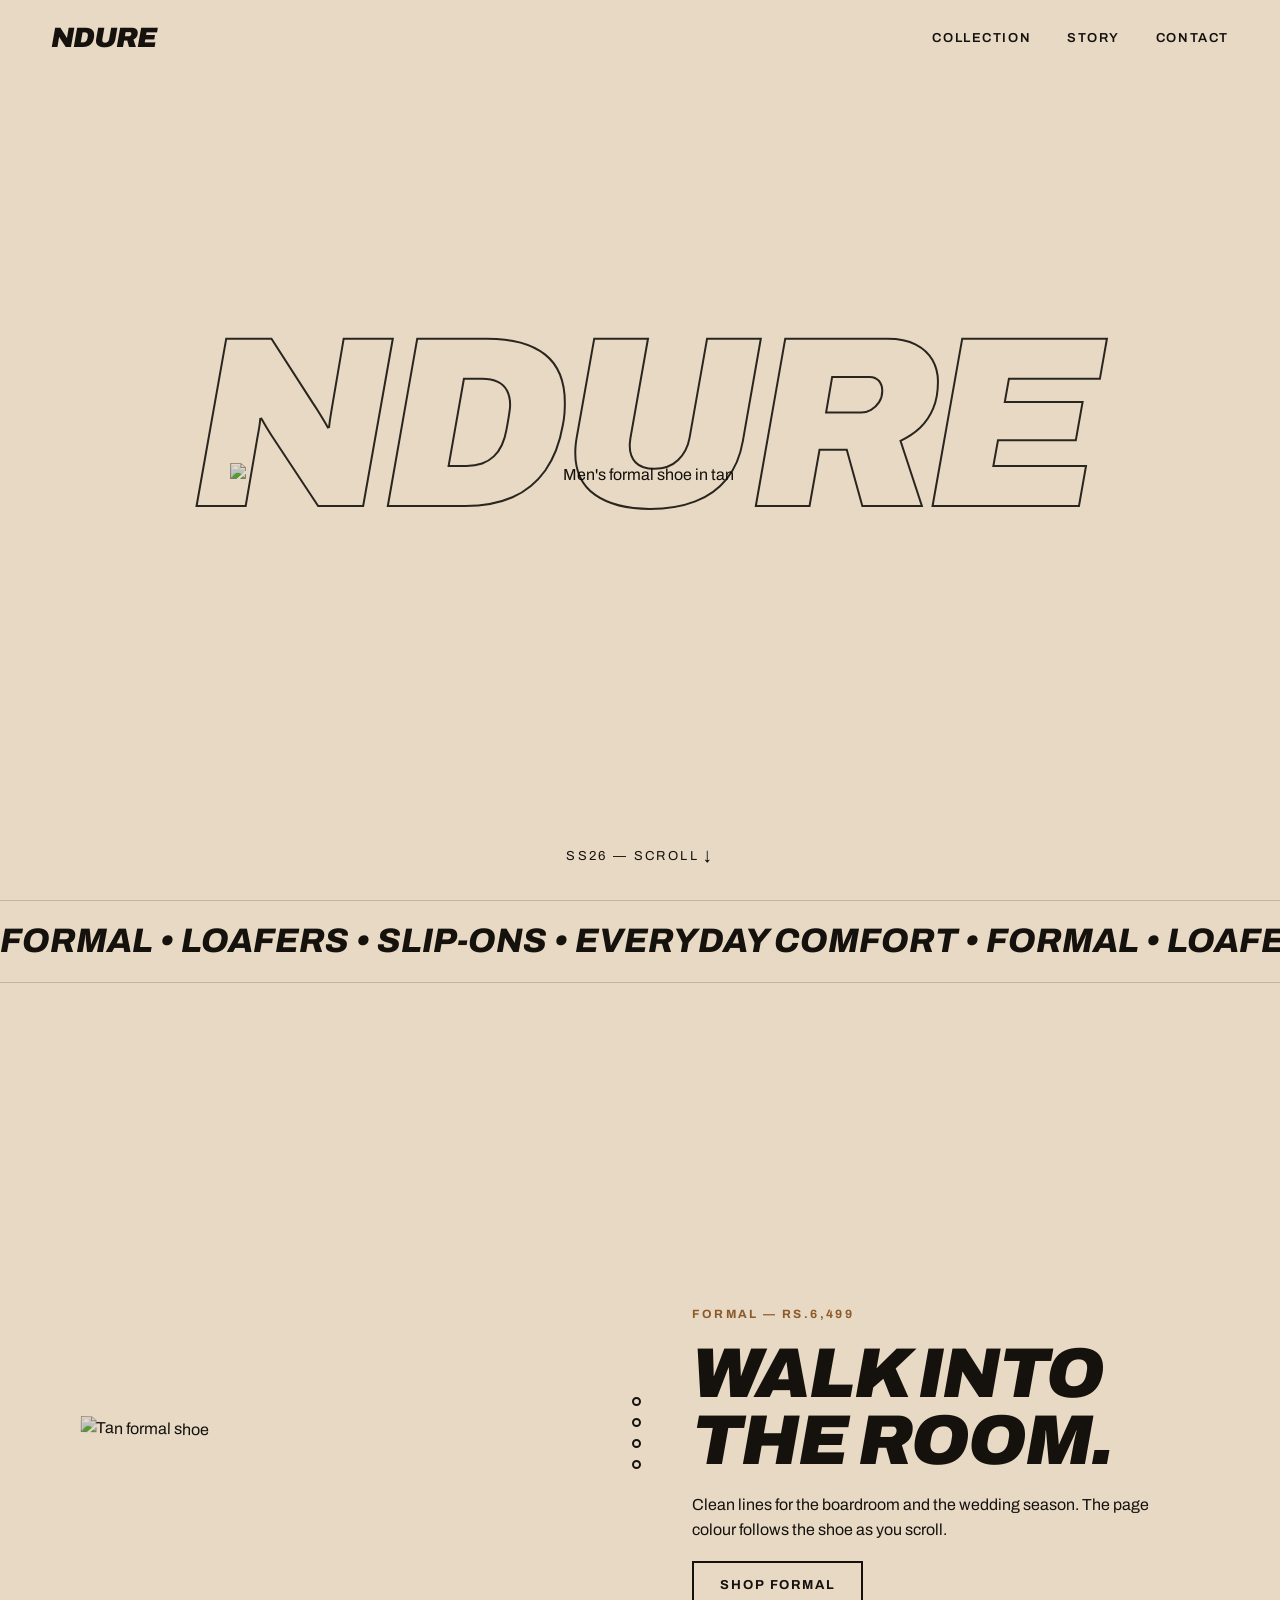
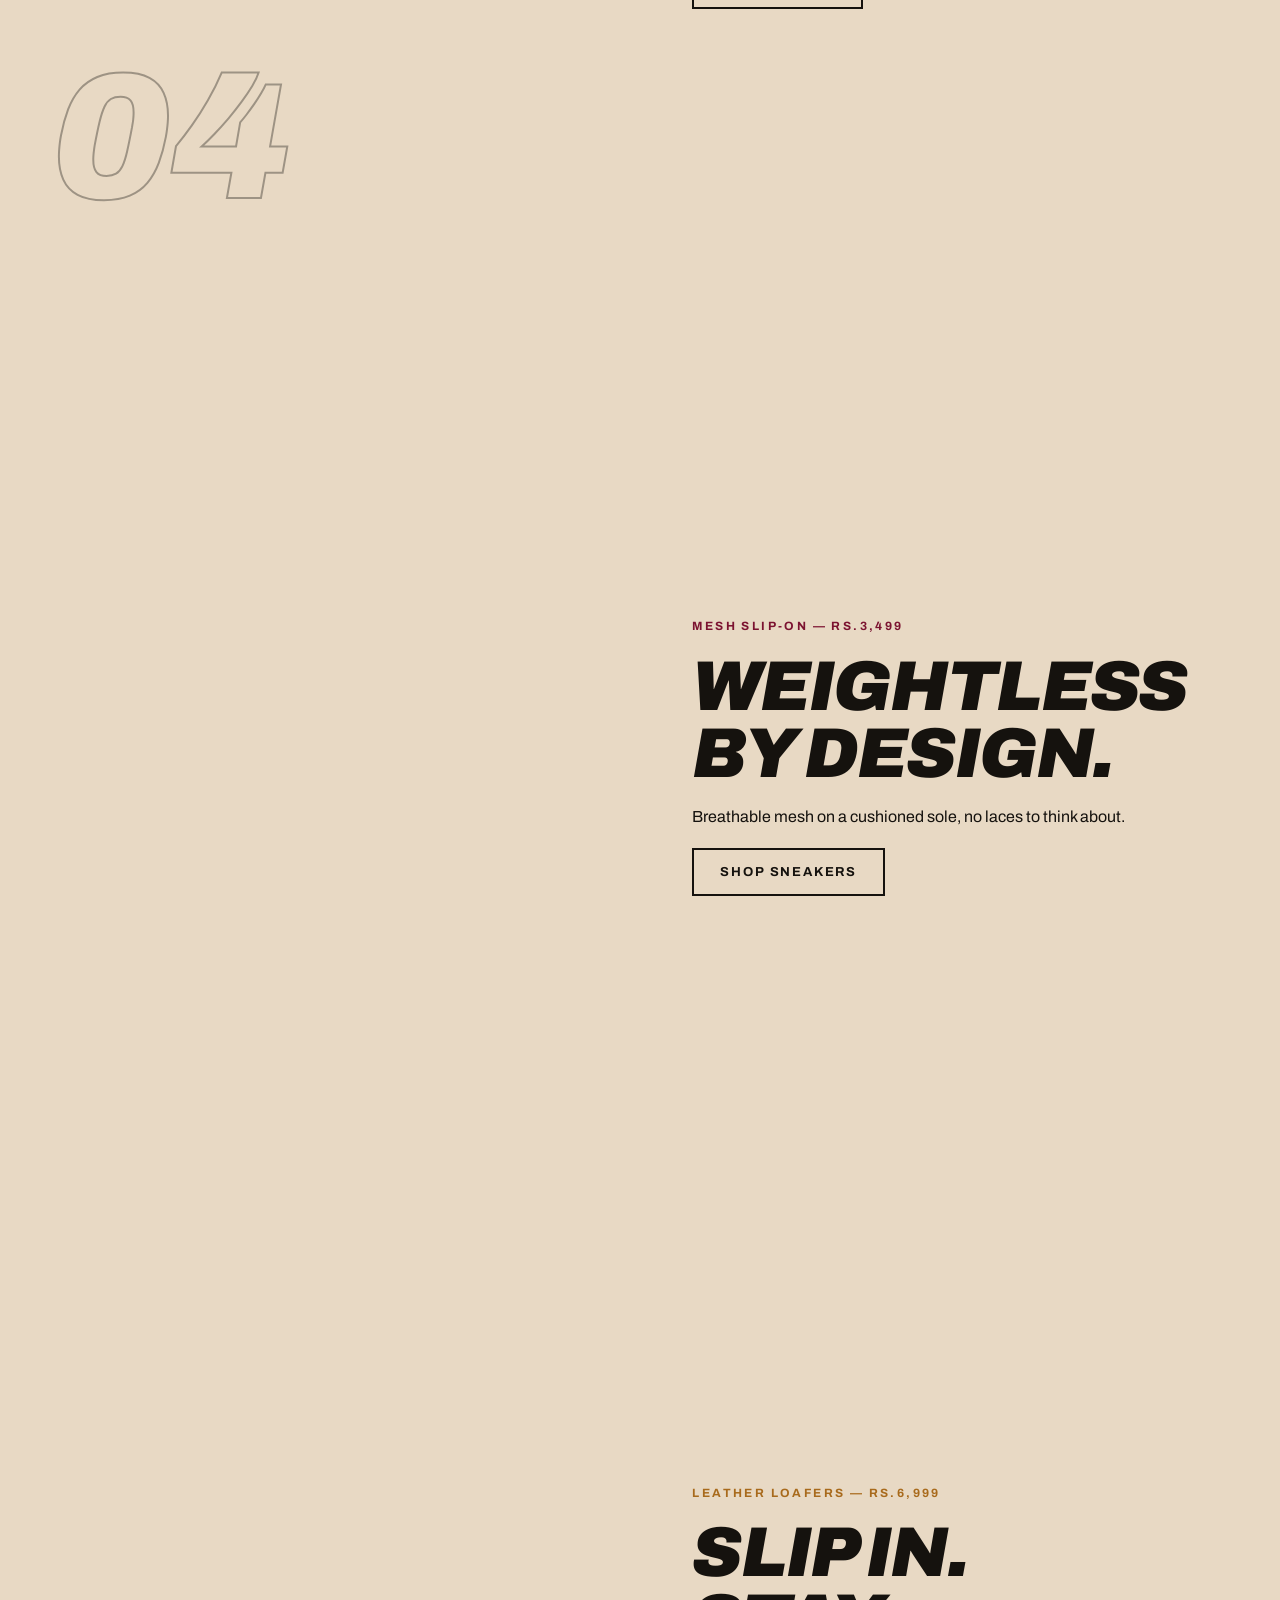
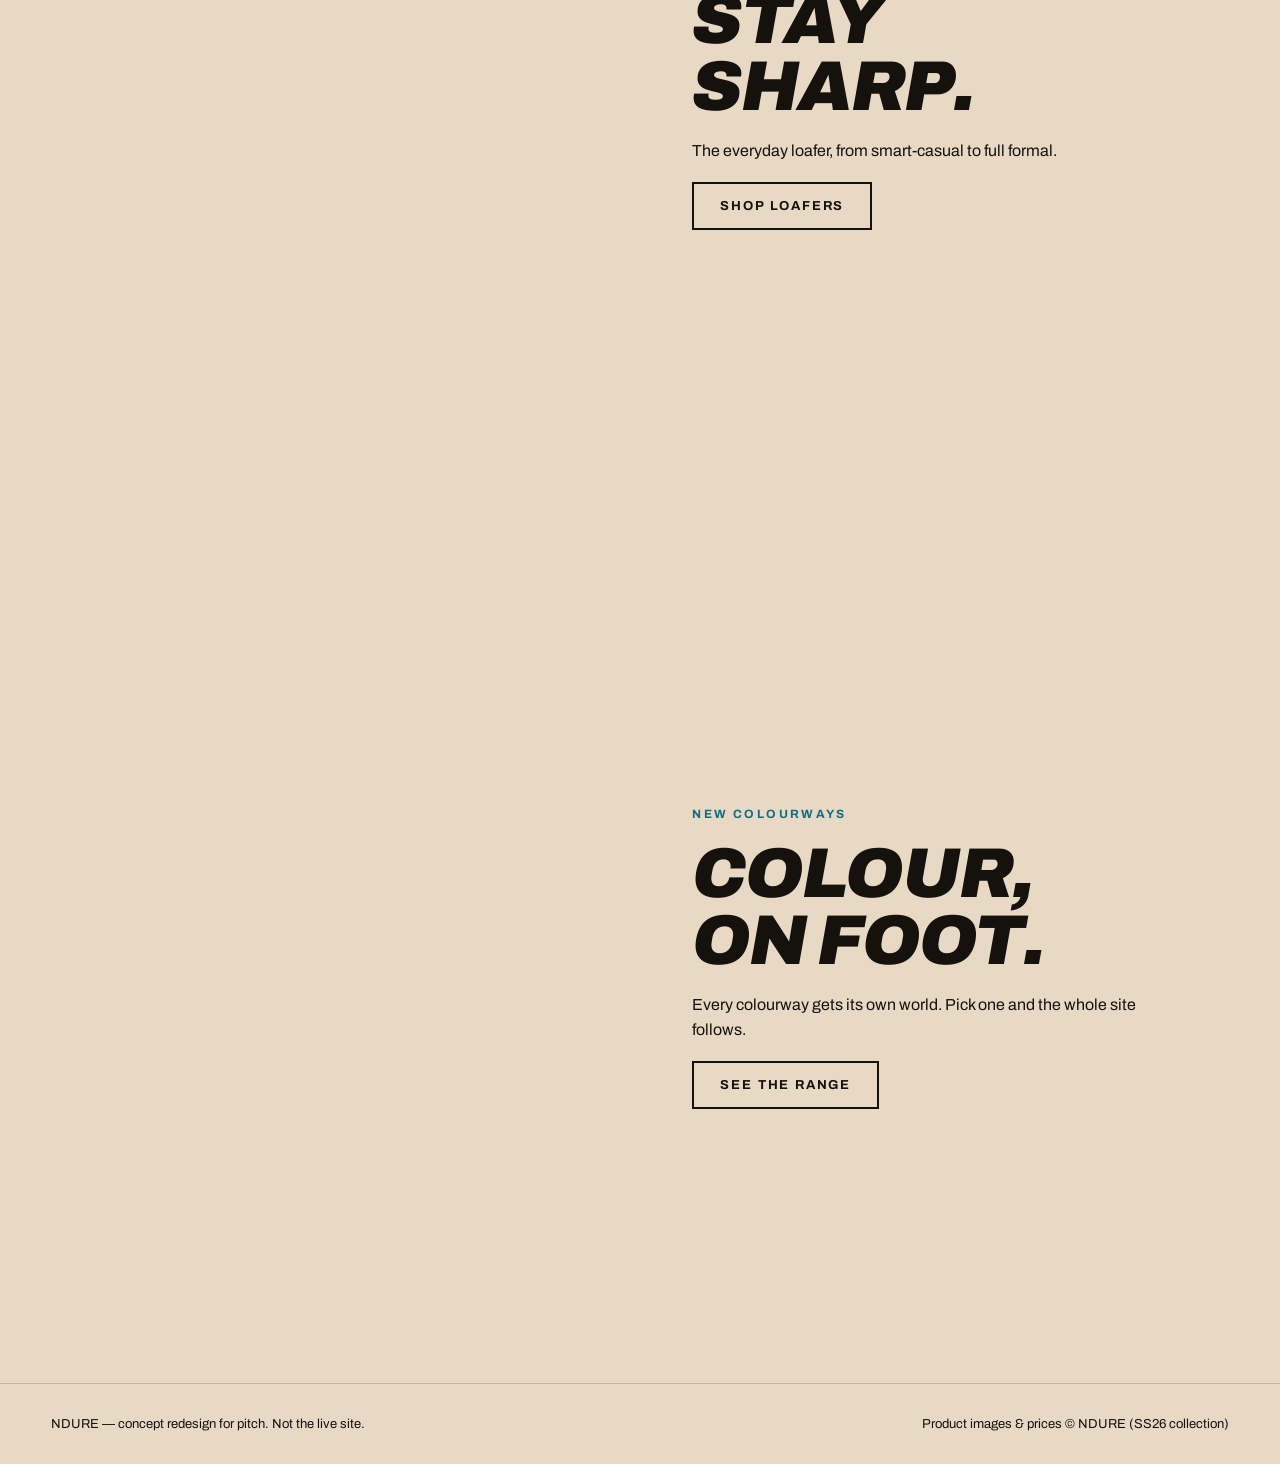
==== index.html @ 3efd831c "NDURE concept pitch site Co-Authored-By: Claude Sonnet 5.5 <noreply@anthropic.com>" ====
<!doctype html>
<html lang="en"><head>
<meta charset="utf-8"><meta name="robots" content="noindex,nofollow"><meta name="viewport" content="width=device-width,initial-scale=1">
<title>NDURE — Concept</title>
<link rel="preconnect" href="https://fonts.googleapis.com"><link rel="preconnect" href="https://fonts.gstatic.com" crossorigin>
<link href="https://fonts.googleapis.com/css2?family=Archivo:ital,wght@0,400;0,600;0,700;0,800;0,900;1,800;1,900&display=swap" rel="stylesheet">
<link rel="stylesheet" href="style.css">
</head><body data-theme="tan">
<header class="nav"><a class="logo" href="index.html">NDURE</a><nav><a href="collection.html">Collection</a><a href="story.html">Story</a><a href="contact.html">Contact</a></nav></header>
<main>
<section class="hero"><h1>NDURE</h1><img class="shoe" src="https://www.ndure.com/cdn/shop/files/1_293357c3-ac32-4dbe-85cd-1867144f15c9.jpg?width=1100" alt="Men's formal shoe in tan"><p>SS26 — Scroll ↓</p></section>
<div class="marquee"><span>Formal • Loafers • Slip-ons • Everyday comfort • Formal • Loafers • Slip-ons • Everyday comfort •</span></div>
<div class="story wrap">
 <div class="stage">
  <img class="shoe on" src="https://www.ndure.com/cdn/shop/files/1_293357c3-ac32-4dbe-85cd-1867144f15c9.jpg?width=1000" alt="Tan formal shoe">
  <img class="shoe" src="https://www.ndure.com/cdn/shop/files/4_312682d2-ab03-41d3-9e05-6d3fc70e5025.jpg?width=1000" alt="Maroon mesh slip-on">
  <img class="shoe" src="https://www.ndure.com/cdn/shop/files/1_b2cfb9fc-b024-4e6b-acb9-311df4c6ad84.jpg?width=1000" alt="Camel leather loafer">
  <img class="shoe" src="https://www.ndure.com/cdn/shop/files/5_9ba86217-02d8-4232-bae9-d2126df79e72.jpg?width=1000" alt="Teal mesh slip-on">
  <div class="num">01</div>
 </div>
 <div class="chapters">
  <section data-i="0" data-theme="tan"><span class="k">Formal — Rs.6,499</span><h2>Walk into the room.</h2><p>Clean lines for the boardroom and the wedding season. The page colour follows the shoe as you scroll.</p><a class="btn" href="collection.html">Shop formal</a></section>
  <section data-i="1" data-theme="maroon"><span class="k">Mesh slip-on — Rs.3,499</span><h2>Weightless by design.</h2><p>Breathable mesh on a cushioned sole, no laces to think about.</p><a class="btn" href="collection.html">Shop sneakers</a></section>
  <section data-i="2" data-theme="camel"><span class="k">Leather loafers — Rs.6,999</span><h2>Slip in. Stay sharp.</h2><p>The everyday loafer, from smart-casual to full formal.</p><a class="btn" href="collection.html">Shop loafers</a></section>
  <section data-i="3" data-theme="teal"><span class="k">New colourways</span><h2>Colour, on foot.</h2><p>Every colourway gets its own world. Pick one and the whole site follows.</p><a class="btn" href="collection.html">See the range</a></section>
 </div>
</div>
</main>
<footer><span>NDURE — concept redesign for pitch. Not the live site.</span><span>Product images &amp; prices © NDURE (SS26 collection)</span></footer>
<script src="main.js"></script>
</body></html>
---- style.css ----
:root{--bg:#e8d9c4;--fg:#15120e;--accent:#8a5a2b;--line:rgba(21,18,14,.18)}
[data-theme=maroon]{--bg:#ecc9ce;--accent:#7b1230}
[data-theme=camel]{--bg:#e6d2b0;--accent:#a86a1c}
[data-theme=teal]{--bg:#c6e3e8;--accent:#0b6f86}
*{box-sizing:border-box;margin:0;padding:0}
html{scroll-behavior:smooth}
body{background:var(--bg);color:var(--fg);font:400 16px/1.55 "Archivo",system-ui,sans-serif;transition:background .7s ease;overflow-x:hidden}
a{color:inherit;text-decoration:none}
img{max-width:100%;display:block}
.wrap{padding:0 clamp(16px,4vw,56px)}
.nav{position:fixed;inset:0 0 auto 0;z-index:50;display:flex;justify-content:space-between;align-items:center;padding:16px clamp(16px,4vw,56px)}
.logo{font-weight:900;font-style:italic;font-size:28px;letter-spacing:-.04em}
.nav nav{display:flex;gap:clamp(14px,3vw,36px);font-size:13px;letter-spacing:.12em;text-transform:uppercase;font-weight:600}
.nav nav a{position:relative}
.nav nav a::after{content:"";position:absolute;left:0;bottom:-4px;height:2px;width:0;background:currentColor;transition:width .3s}
.nav nav a:hover::after,.nav nav a[aria-current]::after{width:100%}
.shoe{mix-blend-mode:multiply;filter:brightness(1.05)}
.hero{background:var(--bg);transition:background .7s ease;min-height:100svh;display:grid;place-items:center;position:relative;padding:110px 0 60px;text-align:center;overflow:hidden}
.hero h1{font-weight:900;font-style:italic;font-size:clamp(64px,19vw,300px);line-height:.85;letter-spacing:-.05em;position:absolute;left:0;right:0;top:50%;transform:translateY(-62%);color:transparent;-webkit-text-stroke:2px var(--fg);opacity:.9;pointer-events:none;white-space:nowrap}
.hero .shoe{position:relative;width:min(78vw,820px);animation:float 6s ease-in-out infinite}
.hero p{position:absolute;bottom:34px;left:0;right:0;font-size:13px;letter-spacing:.18em;text-transform:uppercase}
@keyframes float{50%{transform:translateY(-16px) rotate(-1.5deg)}}
.marquee{border-block:1px solid var(--line);overflow:hidden;white-space:nowrap;padding:14px 0;font-weight:800;font-style:italic;font-size:clamp(20px,3vw,34px);text-transform:uppercase}
.marquee span{display:inline-block;padding-right:2rem;animation:slide 24s linear infinite}
@keyframes slide{to{transform:translateX(-100%)}}
.story{display:grid;grid-template-columns:1.1fr 1fr;gap:clamp(20px,4vw,64px);position:relative}
.stage{position:sticky;top:0;height:100svh;display:grid;place-items:center;background:var(--bg);transition:background .7s ease;overflow:hidden}
.stage .shoe{position:absolute;width:min(92%,640px);opacity:0;transform:translateY(40px) scale(.94) rotate(-6deg);transition:opacity .6s,transform .9s cubic-bezier(.2,.8,.2,1)}
.stage .shoe.on{opacity:1;transform:none}
.stage .num{position:absolute;left:0;bottom:6vh;font-weight:900;font-style:italic;font-size:clamp(80px,14vw,220px);line-height:1;color:transparent;-webkit-text-stroke:2px var(--fg);opacity:.35}
.chapters section{min-height:100svh;display:flex;flex-direction:column;justify-content:center;max-width:460px}
.chapters .in{display:flex;flex-direction:column;gap:18px}
.chapters .k{font-size:12px;letter-spacing:.2em;text-transform:uppercase;color:var(--accent);font-weight:700}
h2{font-weight:900;font-style:italic;font-size:clamp(38px,5.5vw,84px);line-height:.95;letter-spacing:-.03em;text-transform:uppercase}
.btn{display:inline-block;align-self:flex-start;border:2px solid var(--fg);padding:12px 26px;font-size:13px;letter-spacing:.14em;text-transform:uppercase;font-weight:700;transition:background .25s,color .25s;background:none;color:inherit;font-family:inherit;cursor:pointer}
.btn:hover{background:var(--fg);color:var(--bg)}
.reveal{opacity:0;transform:translateY(30px);transition:opacity .8s,transform .8s}
.reveal.in{opacity:1;transform:none}
.grid{display:grid;grid-template-columns:repeat(auto-fill,minmax(250px,1fr));gap:20px;padding-bottom:90px}
.card{background:rgba(255,255,255,.45);display:flex;flex-direction:column}
.card .ph{background:color-mix(in srgb,var(--bg) 55%,#fff);position:relative;aspect-ratio:1;overflow:hidden}
.card img{position:absolute;inset:0;width:100%;height:100%;object-fit:cover;mix-blend-mode:multiply;filter:brightness(1.05);transition:opacity .4s,transform .6s}
.card img+img{opacity:0}
.card:hover img+img{opacity:1}
.card:hover img{transform:scale(1.05)}
.card .m{padding:14px 10px 12px;display:flex;justify-content:space-between;gap:10px;font-size:14px;font-weight:600}
.card small{display:block;font-weight:400;opacity:.7}
.filters{display:flex;gap:10px;flex-wrap:wrap;margin:0 0 26px}
.filters button{font:inherit;font-size:12px;letter-spacing:.12em;text-transform:uppercase;font-weight:700;border:2px solid var(--fg);background:none;color:inherit;padding:9px 18px;cursor:pointer}
.filters button[aria-pressed=true]{background:var(--fg);color:var(--bg)}
.page{padding:150px clamp(16px,4vw,56px) 90px;min-height:100svh}
.page h1{font-weight:900;font-style:italic;font-size:clamp(48px,9vw,140px);line-height:.9;letter-spacing:-.04em;text-transform:uppercase;margin-bottom:40px}
.cols{display:grid;grid-template-columns:repeat(auto-fit,minmax(260px,1fr));gap:40px}
.stat{border-top:2px solid var(--fg);padding-top:14px}
.stat b{display:block;font-size:clamp(40px,6vw,80px);font-weight:900;font-style:italic;line-height:1}
form{display:grid;gap:16px;max-width:560px}
input,textarea,select{font:inherit;padding:14px;border:2px solid var(--fg);background:rgba(255,255,255,.5);color:inherit;width:100%}
footer{border-top:1px solid var(--line);padding:30px clamp(16px,4vw,56px);font-size:13px;display:flex;justify-content:space-between;flex-wrap:wrap;gap:10px}
.note{font-size:12px;opacity:.65;margin-top:12px}
@media(max-width:800px){
.story{grid-template-columns:1fr}
.stage{height:52svh;top:0;z-index:2;padding-top:56px}
.stage .shoe{width:min(78vw,420px)}
.stage .num{display:none}
.chapters section{min-height:100svh;max-width:none;justify-content:flex-start;padding:0}
.chapters .in{position:sticky;top:60svh;gap:12px}
.chapters section p{display:none}
.chapters h2{font-size:clamp(30px,9vw,48px)}
.nav nav{gap:12px;font-size:11px}
.logo{font-size:22px}}
@media(prefers-reduced-motion:reduce){*{animation:none!important;transition:none!important}.reveal{opacity:1;transform:none}}
/* scroll polish */
.hero .shoe{translate:0 calc(var(--hp,0)*-70px);scale:calc(1 + var(--hp,0)*.12)}
.hero h1{translate:calc(var(--hp,0)*-9vw) 0}
.hero p{opacity:calc(1 - var(--hp,0)*2.2)}
.stage .shoe{translate:calc(var(--t,.5)*-1*60px + 30px) 0;rotate:calc((var(--t,.5) - .5)*-9deg)}
.dots{position:absolute;right:0;top:50%;translate:0 -50%;display:flex;flex-direction:column;gap:12px;list-style:none}
.dots li{width:9px;height:9px;border-radius:50%;border:2px solid var(--fg);transition:background .3s,transform .3s}
.dots li.on{background:var(--fg);transform:scale(1.4)}
.chapters .in>*{opacity:.15;translate:0 24px;transition:opacity .6s,translate .7s}
.chapters section.on .in>*{opacity:1;translate:0 0}
.chapters section.on .in>*:nth-child(2){transition-delay:.08s}.chapters section.on .in>*:nth-child(3){transition-delay:.16s}.chapters section.on .in>*:nth-child(4){transition-delay:.24s}
@media(max-width:800px){.dots{display:none}.stage .shoe{translate:calc(var(--t,.5)*-1*30px + 15px) 0}}
.stage .shoe{visibility:hidden;transition:opacity .6s,transform .9s cubic-bezier(.2,.8,.2,1),visibility 0s .9s}
.stage .shoe.on{visibility:visible;transition:opacity .6s,transform .9s cubic-bezier(.2,.8,.2,1),visibility 0s}
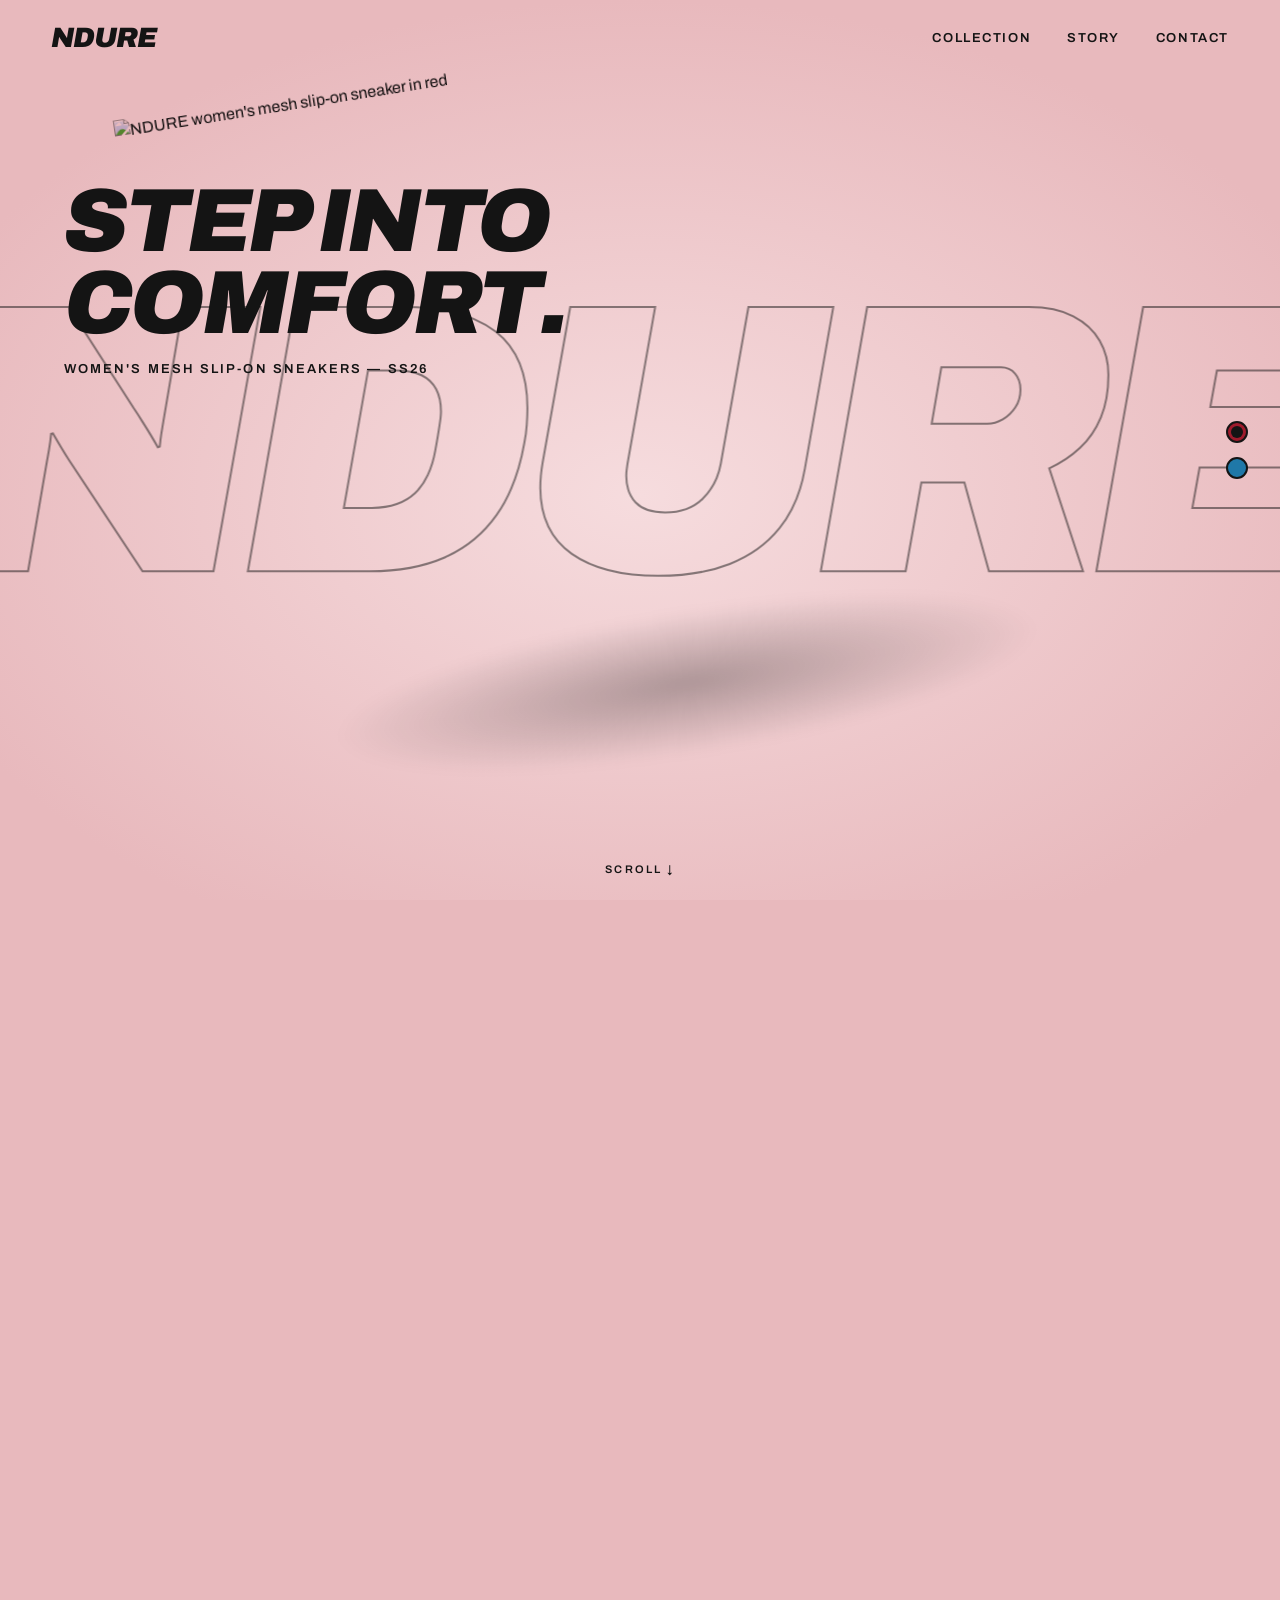
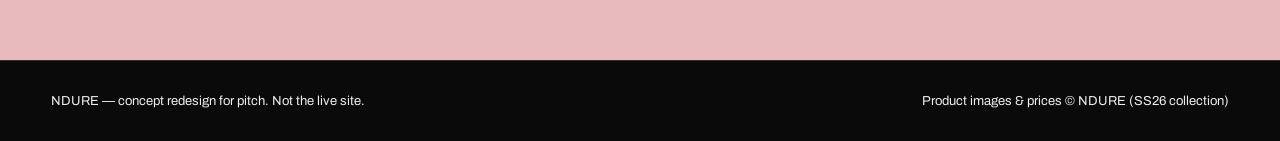
==== commit 24a515f5: "Rebuild home as cinematic single-product scroll like the reference Co-Authored-By: Claude Sonnet 5.5" ====
--- a/index.html
+++ b/index.html
@@ -4,28 +4,36 @@
 <title>NDURE — Concept</title>
 <link rel="preconnect" href="https://fonts.googleapis.com"><link rel="preconnect" href="https://fonts.gstatic.com" crossorigin>
 <link href="https://fonts.googleapis.com/css2?family=Archivo:ital,wght@0,400;0,600;0,700;0,800;0,900;1,800;1,900&display=swap" rel="stylesheet">
-<link rel="stylesheet" href="style.css">
-</head><body data-theme="tan">
+<link rel="stylesheet" href="style.css"><link rel="stylesheet" href="home.css">
+</head><body class="cine-page" data-theme="red">
+<div class="loader" aria-hidden="true"><span>NDURE</span><i></i></div>
 <header class="nav"><a class="logo" href="index.html">NDURE</a><nav><a href="collection.html">Collection</a><a href="story.html">Story</a><a href="contact.html">Contact</a></nav></header>
 <main>
-<section class="hero"><h1>NDURE</h1><img class="shoe" src="https://www.ndure.com/cdn/shop/files/1_293357c3-ac32-4dbe-85cd-1867144f15c9.jpg?width=1100" alt="Men's formal shoe in tan"><p>SS26 — Scroll ↓</p></section>
-<div class="marquee"><span>Formal • Loafers • Slip-ons • Everyday comfort • Formal • Loafers • Slip-ons • Everyday comfort •</span></div>
-<div class="story wrap">
- <div class="stage">
-  <img class="shoe on" src="https://www.ndure.com/cdn/shop/files/1_293357c3-ac32-4dbe-85cd-1867144f15c9.jpg?width=1000" alt="Tan formal shoe">
-  <img class="shoe" src="https://www.ndure.com/cdn/shop/files/4_312682d2-ab03-41d3-9e05-6d3fc70e5025.jpg?width=1000" alt="Maroon mesh slip-on">
-  <img class="shoe" src="https://www.ndure.com/cdn/shop/files/1_b2cfb9fc-b024-4e6b-acb9-311df4c6ad84.jpg?width=1000" alt="Camel leather loafer">
-  <img class="shoe" src="https://www.ndure.com/cdn/shop/files/5_9ba86217-02d8-4232-bae9-d2126df79e72.jpg?width=1000" alt="Teal mesh slip-on">
-  <div class="num">01</div>
+<section class="cine" id="cine">
+ <div class="pin">
+  <div class="wm" id="wm">NDURE</div>
+  <div class="rig" id="rig">
+   <div class="plat"></div>
+   <img class="on" data-c="red" src="https://www.ndure.com/cdn/shop/files/4_312682d2-ab03-41d3-9e05-6d3fc70e5025.jpg?width=1400" alt="NDURE women's mesh slip-on sneaker in red">
+   <img data-c="blue" src="https://www.ndure.com/cdn/shop/files/5_9ba86217-02d8-4232-bae9-d2126df79e72.jpg?width=1400" alt="NDURE women's mesh slip-on sneaker in blue">
+  </div>
+
+  <div class="txt t1"><h1>Step into<br>comfort.</h1><p>Women's mesh slip-on sneakers — SS26</p></div>
+
+  <div class="txt t2"><h2>Comfort<br>that shows.</h2></div>
+  <div class="co" data-x="40" data-y="41" data-len="26"><b></b><i></i><span>Lace detailing</span></div>
+  <div class="co" data-x="30" data-y="53" data-len="36"><b></b><i></i><span>Breathable mesh</span></div>
+  <div class="co" data-x="42" data-y="66" data-len="24"><b></b><i></i><span>Cushioned sole</span></div>
+
+  <div class="txt t3"><h2>Mesh<br>slip-on<br>sneaker</h2><p>Slip-on sneakers featuring lace detailing and a cushioned sole for a comfortable fit.</p><div class="row"><a class="btn" href="collection.html">Shop now — Rs.3,499</a></div></div>
+
+  <div class="txt t4"><h2>Find your<br>pair.</h2><div class="row"><a class="btn" href="collection.html">See the collection</a><a class="btn" href="contact.html">Get in touch</a></div></div>
+
+  <div class="dots2" aria-label="Colour"><button data-c="red" class="on" aria-label="Red"></button><button data-c="blue" aria-label="Blue"></button></div>
+  <div class="hint" id="hint">Scroll ↓</div>
  </div>
- <div class="chapters">
-  <section data-i="0" data-theme="tan"><span class="k">Formal — Rs.6,499</span><h2>Walk into the room.</h2><p>Clean lines for the boardroom and the wedding season. The page colour follows the shoe as you scroll.</p><a class="btn" href="collection.html">Shop formal</a></section>
-  <section data-i="1" data-theme="maroon"><span class="k">Mesh slip-on — Rs.3,499</span><h2>Weightless by design.</h2><p>Breathable mesh on a cushioned sole, no laces to think about.</p><a class="btn" href="collection.html">Shop sneakers</a></section>
-  <section data-i="2" data-theme="camel"><span class="k">Leather loafers — Rs.6,999</span><h2>Slip in. Stay sharp.</h2><p>The everyday loafer, from smart-casual to full formal.</p><a class="btn" href="collection.html">Shop loafers</a></section>
-  <section data-i="3" data-theme="teal"><span class="k">New colourways</span><h2>Colour, on foot.</h2><p>Every colourway gets its own world. Pick one and the whole site follows.</p><a class="btn" href="collection.html">See the range</a></section>
- </div>
-</div>
+</section>
 </main>
-<footer><span>NDURE — concept redesign for pitch. Not the live site.</span><span>Product images &amp; prices © NDURE (SS26 collection)</span></footer>
-<script src="main.js"></script>
+<div class="after"><footer><span>NDURE — concept redesign for pitch. Not the live site.</span><span>Product images &amp; prices © NDURE (SS26 collection)</span></footer></div>
+<script src="home.js"></script>
 </body></html>
--- a/home.css
+++ b/home.css
@@ -0,0 +1,53 @@
+/* Cinematic single-product home */
+body.cine-page{--bg:#e8b9bd;--glow:#f6dcde;--fg:#141414;background:#0a0a0a}
+body.cine-page[data-theme=blue]{--bg:#a9d3dc;--glow:#d9eef3}
+.loader{position:fixed;inset:0;z-index:100;background:#0a0a0a;display:grid;place-items:center;animation:ld-out .9s 1.5s forwards cubic-bezier(.7,0,.2,1)}
+.loader span{color:#fff;font-weight:900;font-style:italic;font-size:clamp(48px,12vw,140px);letter-spacing:-.05em;animation:ld-in 1.2s ease both}
+.loader i{position:absolute;bottom:14vh;left:50%;width:min(260px,50vw);height:2px;translate:-50% 0;background:rgba(255,255,255,.2);overflow:hidden}
+.loader i::after{content:"";position:absolute;inset:0;background:#fff;transform:translateX(-100%);animation:ld-bar 1.4s .1s ease forwards}
+@keyframes ld-in{from{opacity:0;transform:translateY(20px) skewX(-6deg)}to{opacity:1;transform:none}}
+@keyframes ld-bar{to{transform:none}}
+@keyframes ld-out{to{transform:translateY(-100%);visibility:hidden}}
+.cine{position:relative;height:540vh;background:var(--bg);transition:background .7s}
+.pin{position:sticky;top:0;height:100svh;overflow:hidden;background:radial-gradient(ellipse 60% 55% at 50% 55%,var(--glow) 0,var(--bg) 100%);transition:background .7s;isolation:isolate}
+.wm{position:absolute;left:50%;top:50%;translate:-50% -52%;font-weight:900;font-style:italic;font-size:clamp(120px,30vw,520px);letter-spacing:-.06em;line-height:.8;color:transparent;-webkit-text-stroke:2px rgba(20,20,20,.55);white-space:nowrap;pointer-events:none;z-index:0;will-change:transform,opacity}
+.rig{position:absolute;left:50%;top:50%;width:min(72vw,1000px);aspect-ratio:1;margin:calc(min(72vw,1000px)/-2) 0 0 calc(min(72vw,1000px)/-2);z-index:2;will-change:transform;mix-blend-mode:multiply}
+.rig img{position:absolute;inset:0;width:100%;height:100%;opacity:0;filter:brightness(1.05);transition:opacity .7s}
+.rig img.on{opacity:1}
+.rig .plat{position:absolute;left:12%;right:8%;top:62%;height:16%;border-radius:50%;background:radial-gradient(ellipse,rgba(0,0,0,.28),transparent 68%);filter:blur(6px);z-index:-1}
+.txt{position:absolute;z-index:3;opacity:0;pointer-events:none;will-change:opacity,transform}
+.txt.live{pointer-events:auto}
+.t1{left:clamp(20px,5vw,80px);top:20vh}
+.t1 h1{font-weight:900;font-style:italic;font-size:clamp(40px,7vw,116px);line-height:.92;letter-spacing:-.04em;text-transform:uppercase}
+.t1 p{margin-top:14px;font-size:13px;letter-spacing:.16em;text-transform:uppercase;font-weight:600}
+.t2{right:clamp(20px,5vw,80px);top:17vh;text-align:right}
+.t2 h2{font-weight:900;font-style:italic;font-size:clamp(40px,6.5vw,108px);line-height:.92;letter-spacing:-.04em;text-transform:uppercase}
+.t3{left:clamp(20px,5vw,80px);top:50%;translate:0 -50%;max-width:min(42vw,600px)}
+.t3 h2{font-weight:900;font-style:italic;font-size:clamp(44px,7.2vw,128px);line-height:.88;letter-spacing:-.05em;text-transform:uppercase}
+.t3 p{margin:20px 0;max-width:38ch;font-size:14px}
+.t4{left:0;right:0;bottom:7vh;text-align:center}
+.t4 h2{font-weight:900;font-style:italic;font-size:clamp(40px,8vw,130px);line-height:.9;letter-spacing:-.045em;text-transform:uppercase;margin-bottom:22px}
+.t4 .row,.t3 .row{display:flex;gap:12px;justify-content:center;flex-wrap:wrap}
+.t3 .row{justify-content:flex-start}
+.co{position:absolute;z-index:3;opacity:0;font-size:12px;letter-spacing:.1em;text-transform:uppercase;font-weight:700;white-space:nowrap;display:flex;align-items:center;gap:10px}
+.co i{display:block;height:1px;width:var(--len,70px);background:var(--fg)}
+.co b{display:block;width:7px;height:7px;border-radius:50%;background:var(--fg);flex:none}
+.dots2{position:absolute;right:clamp(14px,2.5vw,36px);top:50%;translate:0 -50%;z-index:4;display:flex;flex-direction:column;gap:14px}
+.dots2 button{width:22px;height:22px;border-radius:50%;border:2px solid var(--fg);background:none;cursor:pointer;padding:0;position:relative}
+.dots2 button.on::after{content:"";position:absolute;inset:3px;border-radius:50%;background:var(--fg)}
+.dots2 button[data-c=red]{background:#9e1b2c}.dots2 button[data-c=blue]{background:#1f78a8}
+.hint{position:absolute;left:0;right:0;bottom:22px;text-align:center;z-index:4;font-size:11px;letter-spacing:.2em;text-transform:uppercase;font-weight:600;transition:opacity .4s}
+.after{background:#0a0a0a;color:#eee}
+.after footer{border-color:rgba(255,255,255,.15)}
+@media(max-width:800px){
+.rig{width:116vw;margin:-58vw 0 0 -58vw}
+.wm{font-size:44vw;-webkit-text-stroke-width:1.5px}
+.t1{top:15vh}.t1 h1{font-size:clamp(34px,11vw,60px)}
+.t2{top:13vh;left:20px;right:20px}.t2 h2{font-size:clamp(34px,10.5vw,58px)}
+.t3{top:12vh;translate:0 0;max-width:62vw}.t3 h2{font-size:clamp(36px,12vw,64px)}.t3 p{display:none}
+.t3 .row{margin-top:14px}
+.co{font-size:10px}.co i,.co b{display:none}
+.dots2{flex-direction:row;top:auto;bottom:18px;left:50%;right:auto;translate:-50% 0}
+.t4{bottom:13vh}.hint{bottom:58px}
+}
+@media(prefers-reduced-motion:reduce){.loader{display:none}}
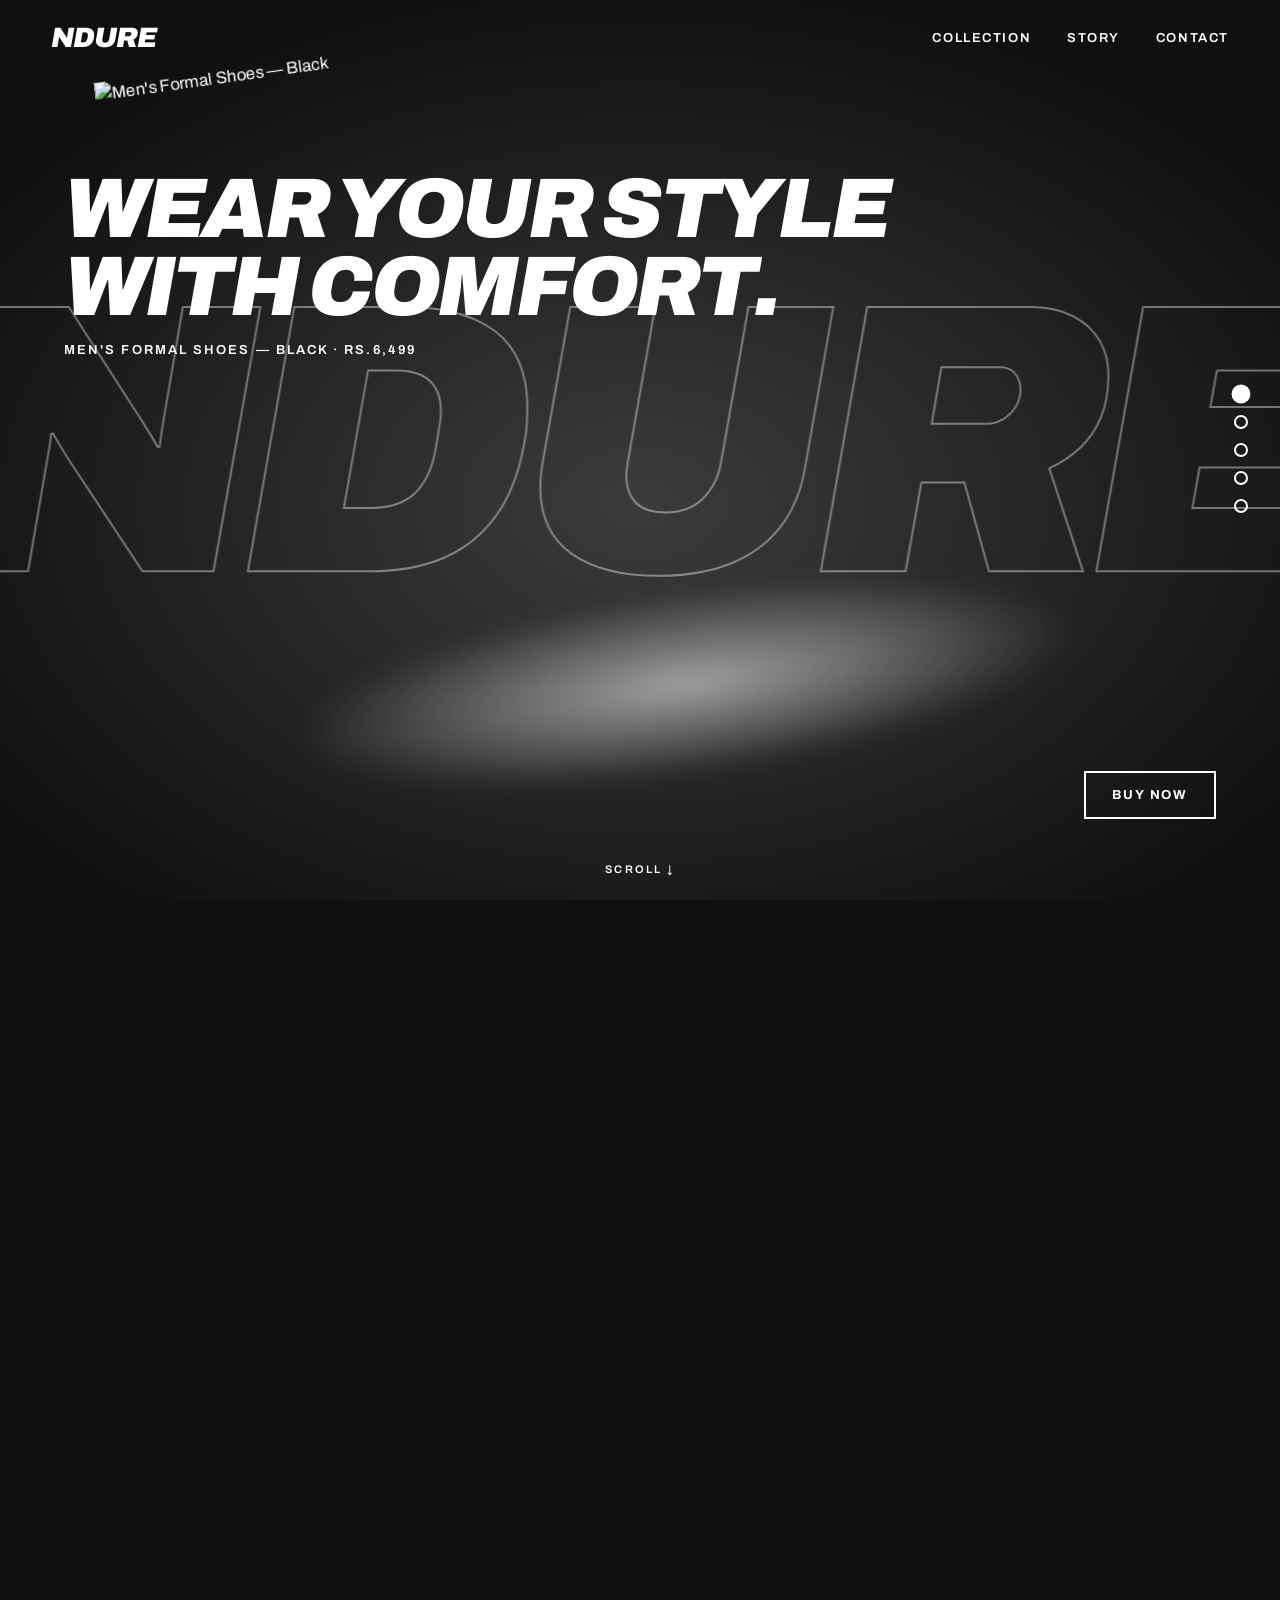
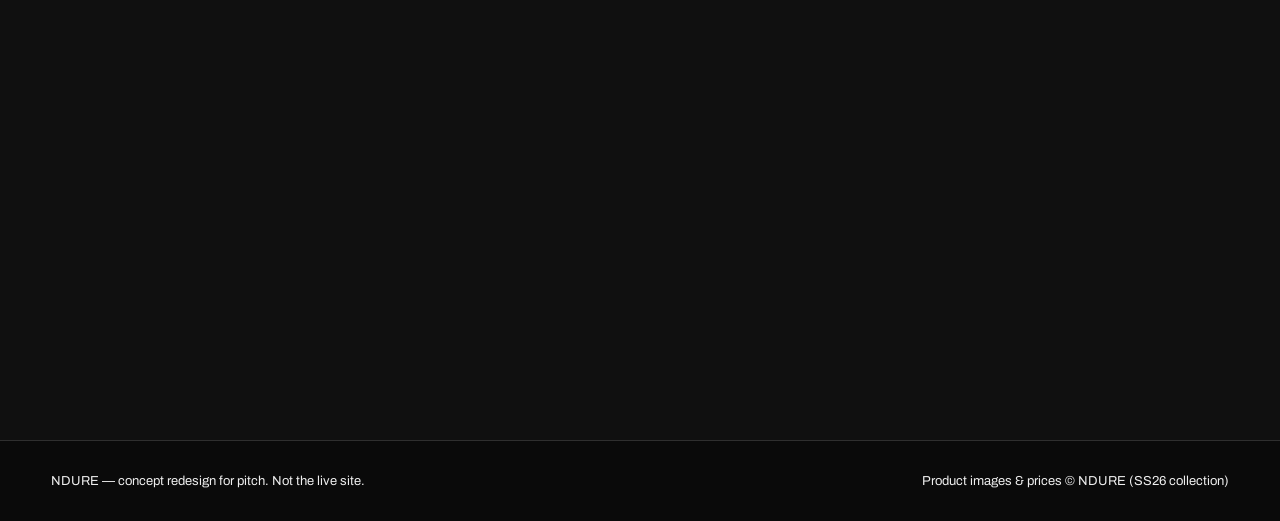
==== commit 96985b83: "Colourway hero slider with cut-out shoes, like the reference Co-Authored-By: Claude Sonnet 5.5 <nore" ====
--- a/index.html
+++ b/index.html
@@ -5,31 +5,28 @@
 <link rel="preconnect" href="https://fonts.googleapis.com"><link rel="preconnect" href="https://fonts.gstatic.com" crossorigin>
 <link href="https://fonts.googleapis.com/css2?family=Archivo:ital,wght@0,400;0,600;0,700;0,800;0,900;1,800;1,900&display=swap" rel="stylesheet">
 <link rel="stylesheet" href="style.css"><link rel="stylesheet" href="home.css">
-</head><body class="cine-page" data-theme="red">
+</head><body class="cine-page" data-theme="v0">
 <div class="loader" aria-hidden="true"><span>NDURE</span><i></i></div>
 <header class="nav"><a class="logo" href="index.html">NDURE</a><nav><a href="collection.html">Collection</a><a href="story.html">Story</a><a href="contact.html">Contact</a></nav></header>
 <main>
 <section class="cine" id="cine">
- <div class="pin">
+ <div class="pin" id="pin">
   <div class="wm" id="wm">NDURE</div>
-  <div class="rig" id="rig">
-   <div class="plat"></div>
-   <img class="on" data-c="red" src="https://www.ndure.com/cdn/shop/files/4_312682d2-ab03-41d3-9e05-6d3fc70e5025.jpg?width=1400" alt="NDURE women's mesh slip-on sneaker in red">
-   <img data-c="blue" src="https://www.ndure.com/cdn/shop/files/5_9ba86217-02d8-4232-bae9-d2126df79e72.jpg?width=1400" alt="NDURE women's mesh slip-on sneaker in blue">
-  </div>
+  <div class="rig" id="rig"><div class="plat"></div></div>
 
-  <div class="txt t1"><h1>Step into<br>comfort.</h1><p>Women's mesh slip-on sneakers — SS26</p></div>
+  <div class="txt t1"><h1>Wear your style<br>with comfort.</h1><p id="label">&nbsp;</p></div>
+  <a class="btn buy" id="buy" href="collection.html">Buy now</a>
 
-  <div class="txt t2"><h2>Comfort<br>that shows.</h2></div>
+  <div class="txt t2"><h2>Quality<br>that speaks.</h2></div>
   <div class="co" data-x="40" data-y="41" data-len="26"><b></b><i></i><span>Lace detailing</span></div>
   <div class="co" data-x="30" data-y="53" data-len="36"><b></b><i></i><span>Breathable mesh</span></div>
   <div class="co" data-x="42" data-y="66" data-len="24"><b></b><i></i><span>Cushioned sole</span></div>
 
-  <div class="txt t3"><h2>Mesh<br>slip-on<br>sneaker</h2><p>Slip-on sneakers featuring lace detailing and a cushioned sole for a comfortable fit.</p><div class="row"><a class="btn" href="collection.html">Shop now — Rs.3,499</a></div></div>
+  <div class="txt t3"><h2>Mesh<br>slip-on<br>sneaker</h2><p>Slip-on sneakers featuring lace detailing and a cushioned sole for a comfortable fit.</p><div class="row"><a class="btn" href="collection.html">Buy now — Rs.3,499</a></div></div>
 
   <div class="txt t4"><h2>Find your<br>pair.</h2><div class="row"><a class="btn" href="collection.html">See the collection</a><a class="btn" href="contact.html">Get in touch</a></div></div>
 
-  <div class="dots2" aria-label="Colour"><button data-c="red" class="on" aria-label="Red"></button><button data-c="blue" aria-label="Blue"></button></div>
+  <div class="dots2" id="dots" aria-label="Colourway"></div>
   <div class="hint" id="hint">Scroll ↓</div>
  </div>
 </section>
--- a/home.css
+++ b/home.css
@@ -1,25 +1,34 @@
-/* Cinematic single-product home */
-body.cine-page{--bg:#e8b9bd;--glow:#f6dcde;--fg:#141414;background:#0a0a0a}
-body.cine-page[data-theme=blue]{--bg:#a9d3dc;--glow:#d9eef3}
-.loader{position:fixed;inset:0;z-index:100;background:#0a0a0a;display:grid;place-items:center;animation:ld-out .9s 1.5s forwards cubic-bezier(.7,0,.2,1)}
+/* Cinematic home: colourway hero slider -> quality callouts -> giant name */
+body.cine-page{--bg:#101010;--glow:#3b3b3b;--fg:#fff;background:#0a0a0a;color:var(--fg)}
+body.cine-page[data-theme=v1]{--bg:#a80f1b;--glow:#e8404c}
+body.cine-page[data-theme=v2]{--bg:#d9560f;--glow:#ff9d4d}
+body.cine-page[data-theme=v3]{--bg:#16608f;--glow:#4fb4e6}
+body.cine-page[data-theme=v4]{--bg:#a82f63;--glow:#ee6fa0}
+body.cine-page[data-theme=light]{--bg:#e3e3e6;--glow:#fafafb;--fg:#111}
+.loader{position:fixed;inset:0;z-index:100;background:#0a0a0a;display:grid;place-items:center;animation:ld-out .9s 1.9s forwards cubic-bezier(.7,0,.2,1)}
 .loader span{color:#fff;font-weight:900;font-style:italic;font-size:clamp(48px,12vw,140px);letter-spacing:-.05em;animation:ld-in 1.2s ease both}
 .loader i{position:absolute;bottom:14vh;left:50%;width:min(260px,50vw);height:2px;translate:-50% 0;background:rgba(255,255,255,.2);overflow:hidden}
-.loader i::after{content:"";position:absolute;inset:0;background:#fff;transform:translateX(-100%);animation:ld-bar 1.4s .1s ease forwards}
+.loader i::after{content:"";position:absolute;inset:0;background:#fff;transform:translateX(-100%);animation:ld-bar 1.8s .1s ease forwards}
 @keyframes ld-in{from{opacity:0;transform:translateY(20px) skewX(-6deg)}to{opacity:1;transform:none}}
 @keyframes ld-bar{to{transform:none}}
 @keyframes ld-out{to{transform:translateY(-100%);visibility:hidden}}
-.cine{position:relative;height:540vh;background:var(--bg);transition:background .7s}
-.pin{position:sticky;top:0;height:100svh;overflow:hidden;background:radial-gradient(ellipse 60% 55% at 50% 55%,var(--glow) 0,var(--bg) 100%);transition:background .7s;isolation:isolate}
-.wm{position:absolute;left:50%;top:50%;translate:-50% -52%;font-weight:900;font-style:italic;font-size:clamp(120px,30vw,520px);letter-spacing:-.06em;line-height:.8;color:transparent;-webkit-text-stroke:2px rgba(20,20,20,.55);white-space:nowrap;pointer-events:none;z-index:0;will-change:transform,opacity}
-.rig{position:absolute;left:50%;top:50%;width:min(72vw,1000px);aspect-ratio:1;margin:calc(min(72vw,1000px)/-2) 0 0 calc(min(72vw,1000px)/-2);z-index:2;will-change:transform;mix-blend-mode:multiply}
-.rig img{position:absolute;inset:0;width:100%;height:100%;opacity:0;filter:brightness(1.05);transition:opacity .7s}
-.rig img.on{opacity:1}
-.rig .plat{position:absolute;left:12%;right:8%;top:62%;height:16%;border-radius:50%;background:radial-gradient(ellipse,rgba(0,0,0,.28),transparent 68%);filter:blur(6px);z-index:-1}
+.cine{position:relative;height:760vh;background:var(--bg);transition:background .8s}
+.pin{position:sticky;top:0;height:100svh;overflow:hidden;background:radial-gradient(ellipse 62% 58% at 50% 56%,var(--glow) 0,var(--bg) 100%);transition:background .8s;isolation:isolate}
+.wm{position:absolute;left:50%;top:50%;translate:-50% -52%;font-weight:900;font-style:italic;font-size:clamp(120px,30vw,520px);letter-spacing:-.06em;line-height:.8;color:transparent;-webkit-text-stroke:2px color-mix(in srgb,var(--fg) 45%,transparent);white-space:nowrap;pointer-events:none;z-index:0;will-change:transform,opacity}
+.rig{position:absolute;left:50%;top:50%;width:min(72vw,1000px);aspect-ratio:1;margin:calc(min(72vw,1000px)/-2) 0 0 calc(min(72vw,1000px)/-2);z-index:2;will-change:transform}
+.rig .plat{position:absolute;left:10%;right:6%;top:60%;height:20%;border-radius:50%;background:radial-gradient(ellipse,rgba(255,255,255,.55),rgba(255,255,255,0) 68%);filter:blur(8px)}
+body[data-theme=light] .rig .plat{background:radial-gradient(ellipse,rgba(0,0,0,.2),rgba(0,0,0,0) 68%)}
+.rig .cut{position:absolute;inset:0;width:100%;height:100%;opacity:0;translate:32vw 0;rotate:14deg;transition:opacity .7s,translate .9s cubic-bezier(.2,.8,.2,1),rotate .9s cubic-bezier(.2,.8,.2,1);filter:drop-shadow(0 22px 22px rgba(0,0,0,.28))}
+.rig .cut.prev{translate:-32vw 0;rotate:-14deg}
+.rig .cut.on{opacity:1;translate:0 0;rotate:0deg}
+.fallback .rig .cut{mix-blend-mode:multiply;filter:none}
 .txt{position:absolute;z-index:3;opacity:0;pointer-events:none;will-change:opacity,transform}
 .txt.live{pointer-events:auto}
-.t1{left:clamp(20px,5vw,80px);top:20vh}
-.t1 h1{font-weight:900;font-style:italic;font-size:clamp(40px,7vw,116px);line-height:.92;letter-spacing:-.04em;text-transform:uppercase}
-.t1 p{margin-top:14px;font-size:13px;letter-spacing:.16em;text-transform:uppercase;font-weight:600}
+.t1{left:clamp(20px,5vw,80px);top:19vh}
+.t1 h1{font-weight:900;font-style:italic;font-size:clamp(38px,6.6vw,108px);line-height:.92;letter-spacing:-.04em;text-transform:uppercase}
+.t1 p{margin-top:14px;font-size:13px;letter-spacing:.16em;text-transform:uppercase;font-weight:600;min-height:1.4em}
+.buy{position:absolute;z-index:3;right:clamp(20px,5vw,80px);bottom:9vh;opacity:0;pointer-events:none}
+.buy.live{pointer-events:auto}
 .t2{right:clamp(20px,5vw,80px);top:17vh;text-align:right}
 .t2 h2{font-weight:900;font-style:italic;font-size:clamp(40px,6.5vw,108px);line-height:.92;letter-spacing:-.04em;text-transform:uppercase}
 .t3{left:clamp(20px,5vw,80px);top:50%;translate:0 -50%;max-width:min(42vw,600px)}
@@ -29,25 +38,28 @@
 .t4 h2{font-weight:900;font-style:italic;font-size:clamp(40px,8vw,130px);line-height:.9;letter-spacing:-.045em;text-transform:uppercase;margin-bottom:22px}
 .t4 .row,.t3 .row{display:flex;gap:12px;justify-content:center;flex-wrap:wrap}
 .t3 .row{justify-content:flex-start}
+.cine-page .btn{border-color:var(--fg)}
+.cine-page .btn:hover{background:var(--fg);color:var(--bg)}
 .co{position:absolute;z-index:3;opacity:0;font-size:12px;letter-spacing:.1em;text-transform:uppercase;font-weight:700;white-space:nowrap;display:flex;align-items:center;gap:10px}
 .co i{display:block;height:1px;width:var(--len,70px);background:var(--fg)}
 .co b{display:block;width:7px;height:7px;border-radius:50%;background:var(--fg);flex:none}
-.dots2{position:absolute;right:clamp(14px,2.5vw,36px);top:50%;translate:0 -50%;z-index:4;display:flex;flex-direction:column;gap:14px}
-.dots2 button{width:22px;height:22px;border-radius:50%;border:2px solid var(--fg);background:none;cursor:pointer;padding:0;position:relative}
-.dots2 button.on::after{content:"";position:absolute;inset:3px;border-radius:50%;background:var(--fg)}
-.dots2 button[data-c=red]{background:#9e1b2c}.dots2 button[data-c=blue]{background:#1f78a8}
+.dots2{position:absolute;right:clamp(14px,2.5vw,36px);top:50%;translate:0 -50%;z-index:4;display:flex;flex-direction:column;gap:14px;transition:opacity .4s}
+.dots2 button{width:14px;height:14px;border-radius:50%;border:2px solid var(--fg);background:none;cursor:pointer;padding:0;transition:transform .3s,background .3s}
+.dots2 button.on{background:var(--fg);transform:scale(1.35)}
 .hint{position:absolute;left:0;right:0;bottom:22px;text-align:center;z-index:4;font-size:11px;letter-spacing:.2em;text-transform:uppercase;font-weight:600;transition:opacity .4s}
 .after{background:#0a0a0a;color:#eee}
 .after footer{border-color:rgba(255,255,255,.15)}
 @media(max-width:800px){
 .rig{width:116vw;margin:-58vw 0 0 -58vw}
 .wm{font-size:44vw;-webkit-text-stroke-width:1.5px}
-.t1{top:15vh}.t1 h1{font-size:clamp(34px,11vw,60px)}
+.t1{top:14vh}.t1 h1{font-size:clamp(32px,10.5vw,58px)}
+.buy{right:auto;left:20px;bottom:13vh}
 .t2{top:13vh;left:20px;right:20px}.t2 h2{font-size:clamp(34px,10.5vw,58px)}
 .t3{top:12vh;translate:0 0;max-width:62vw}.t3 h2{font-size:clamp(36px,12vw,64px)}.t3 p{display:none}
 .t3 .row{margin-top:14px}
+.t4{bottom:13vh}
 .co{font-size:10px}.co i,.co b{display:none}
 .dots2{flex-direction:row;top:auto;bottom:18px;left:50%;right:auto;translate:-50% 0}
-.t4{bottom:13vh}.hint{bottom:58px}
+.hint{bottom:58px}
 }
 @media(prefers-reduced-motion:reduce){.loader{display:none}}
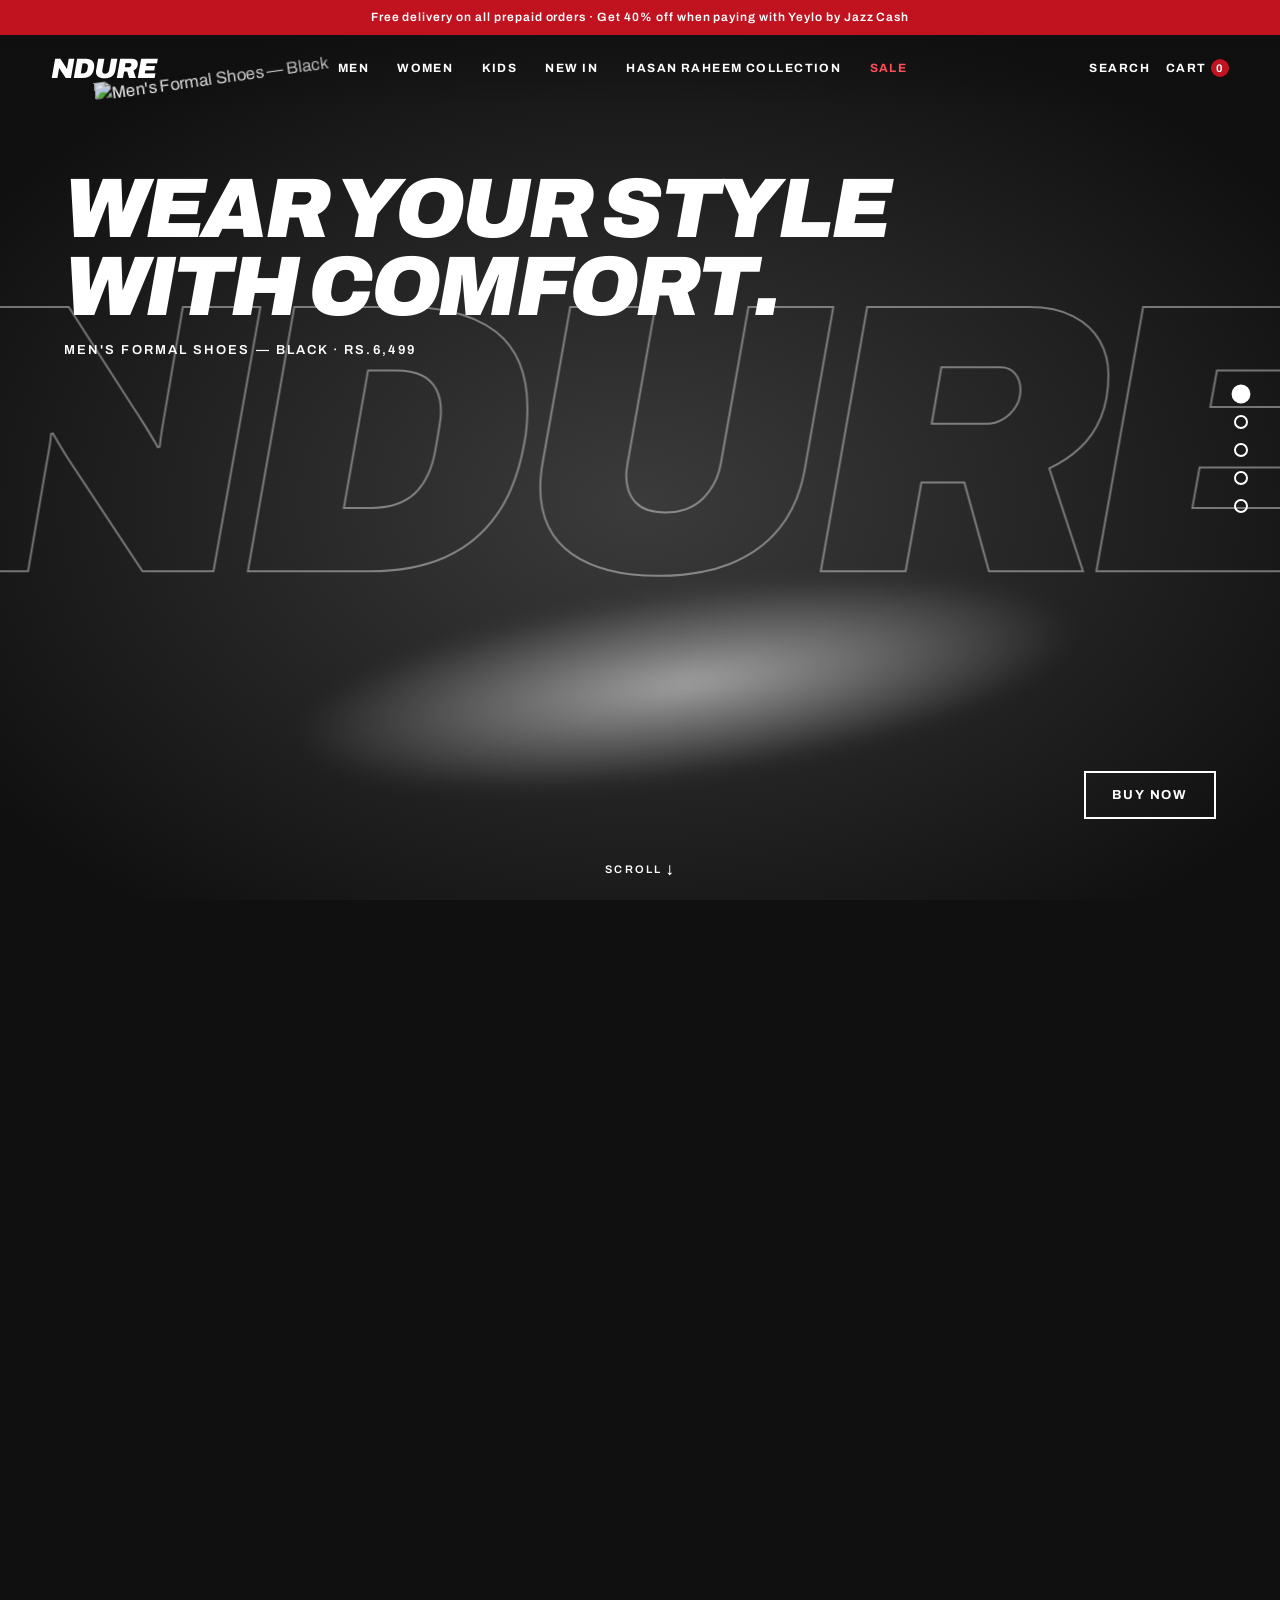
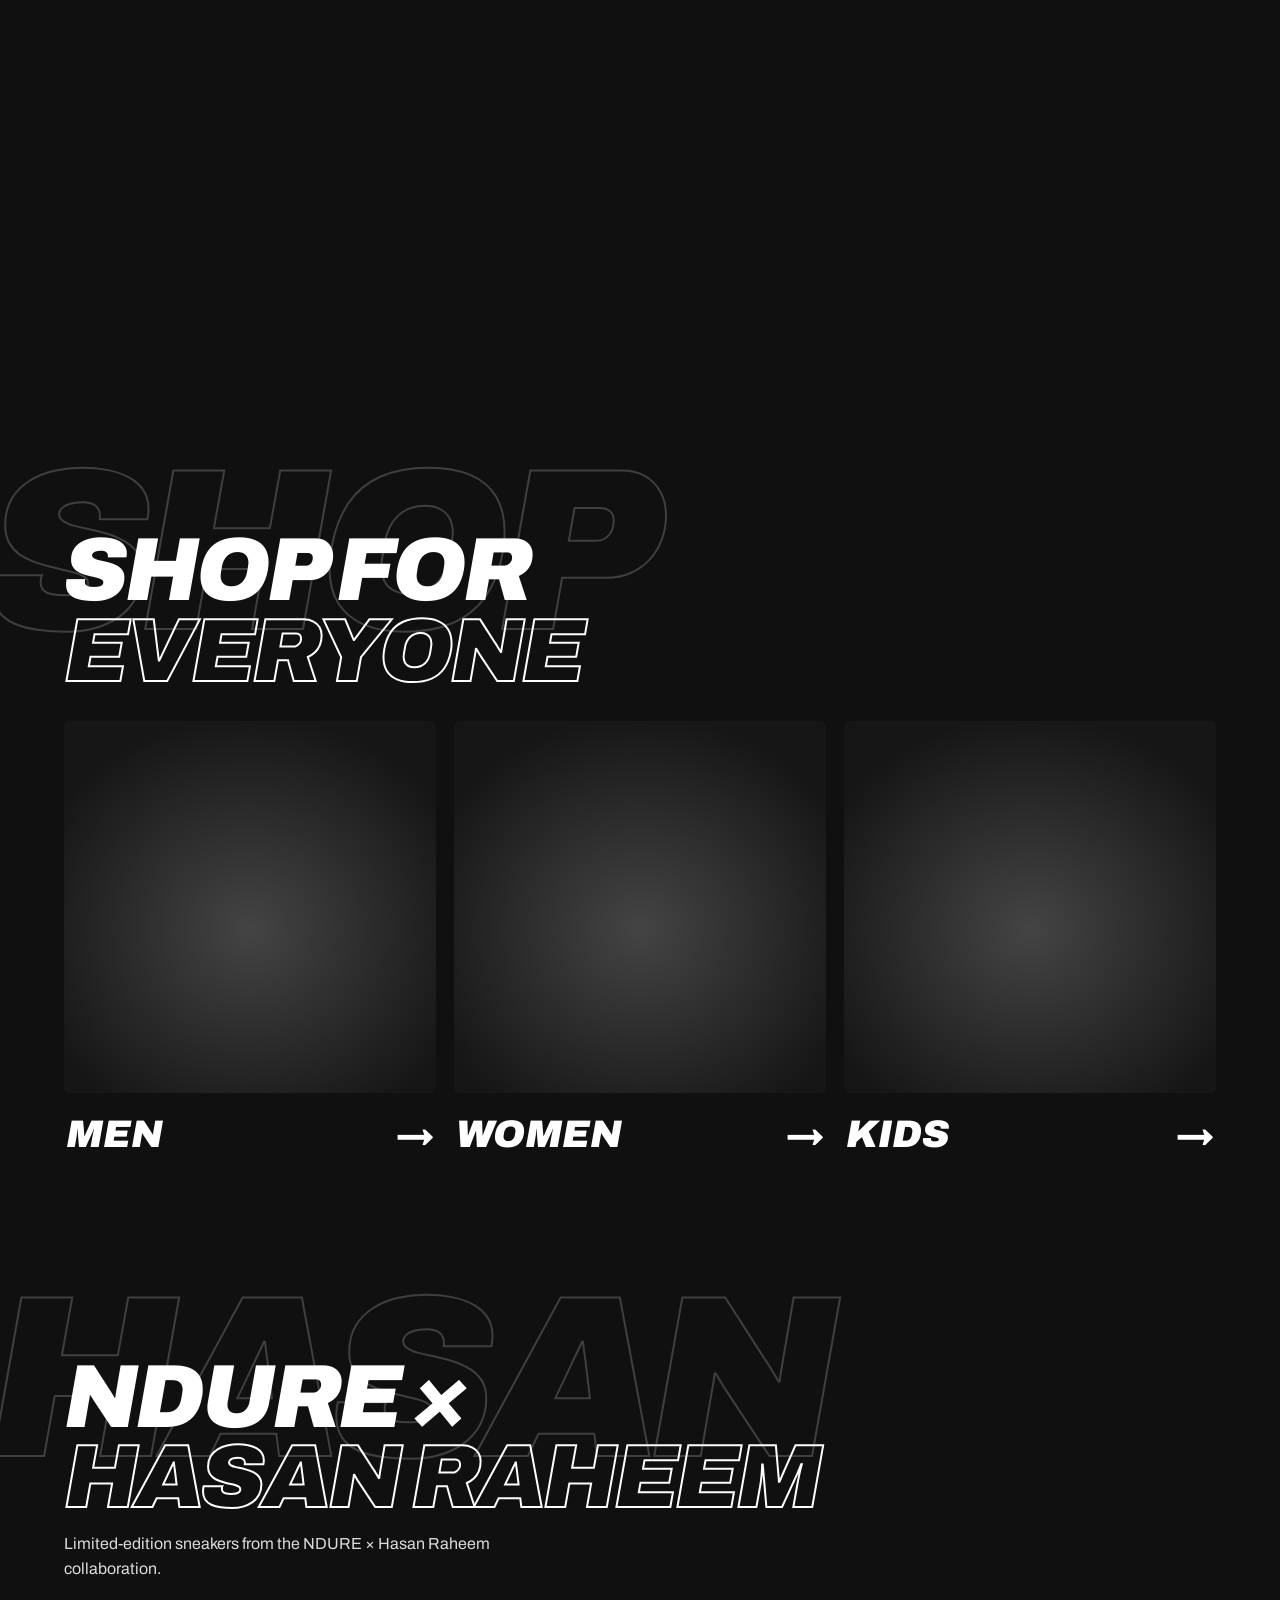
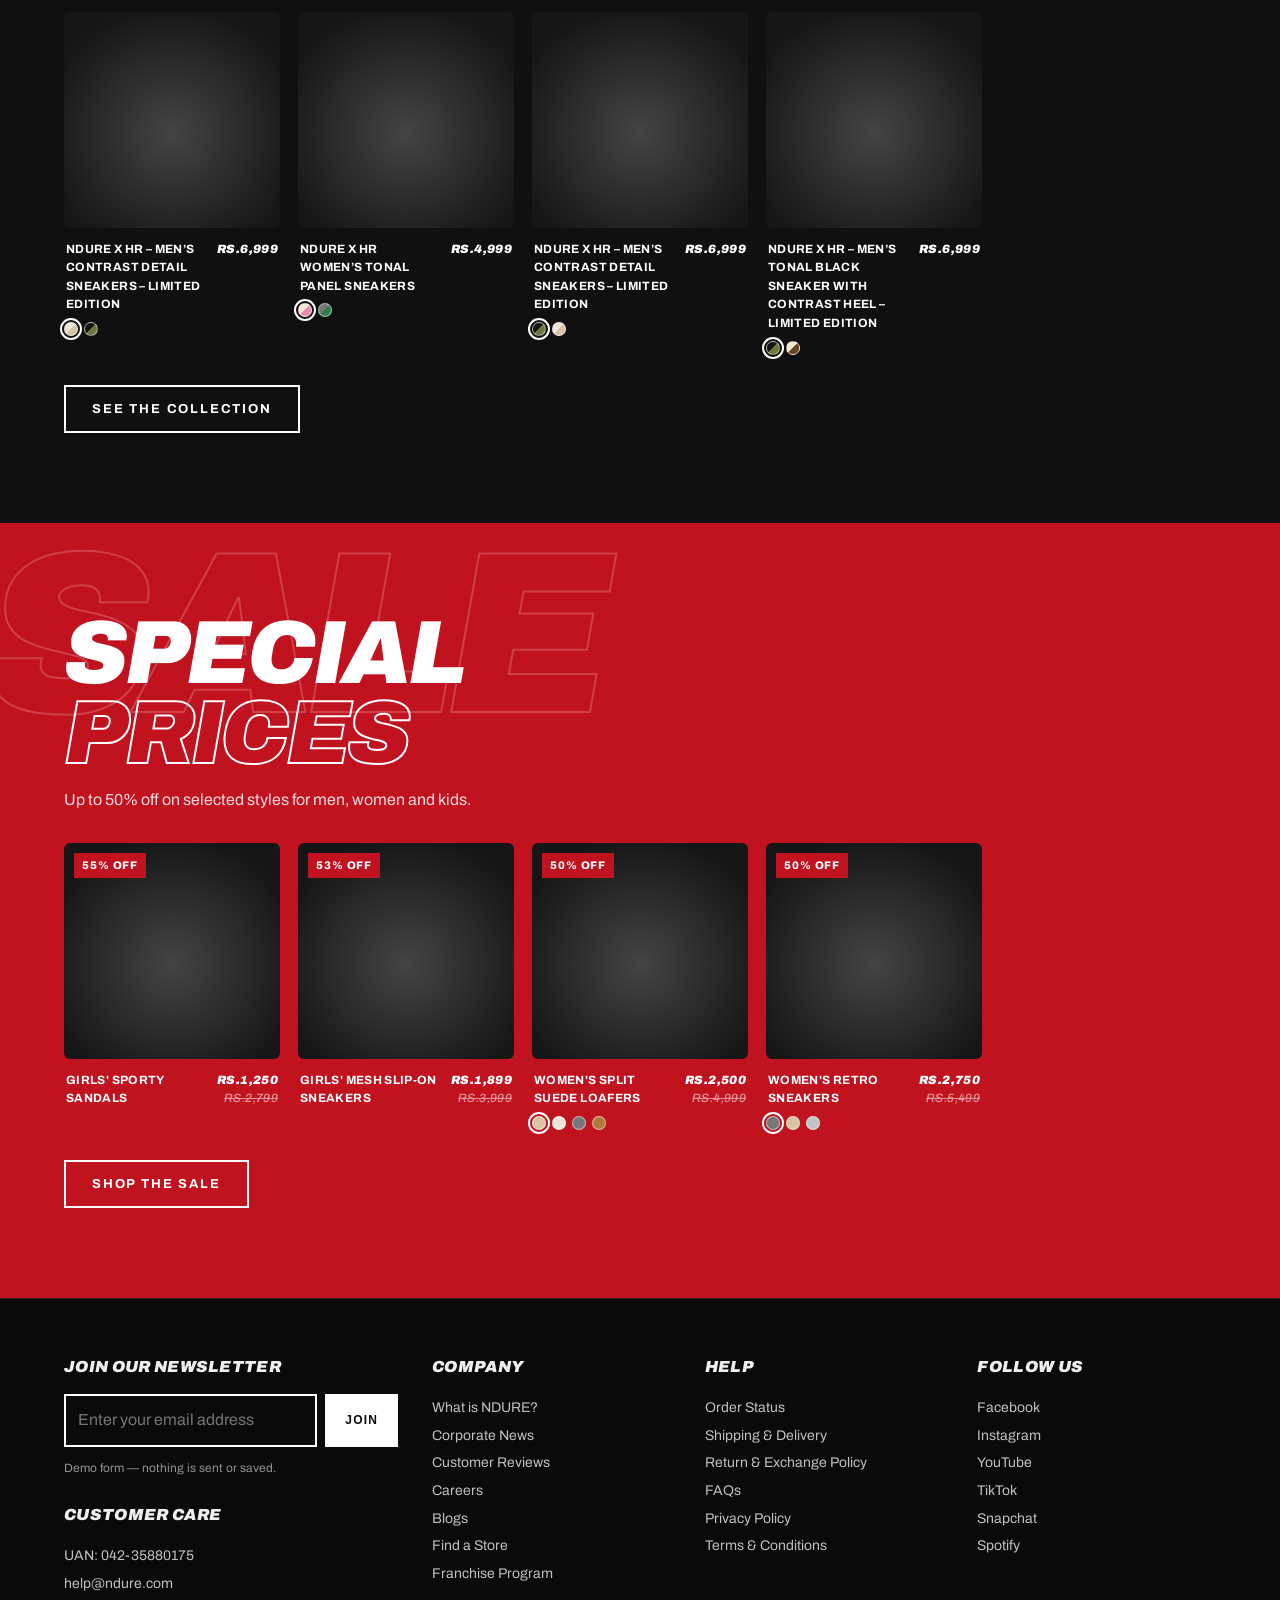
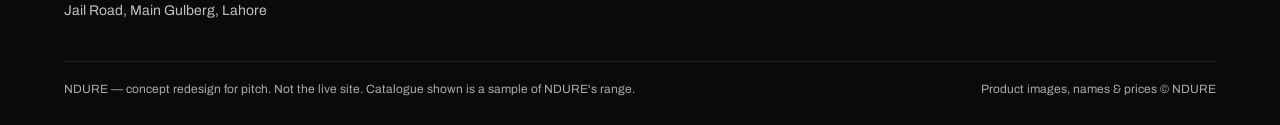
==== commit 09c5cc52: "Full shop: header and menu, search, bag, sale and listing pages, product pages, Hasan Raheem, real f" ====
--- a/index.html
+++ b/index.html
@@ -4,10 +4,10 @@
 <title>NDURE — Concept</title>
 <link rel="preconnect" href="https://fonts.googleapis.com"><link rel="preconnect" href="https://fonts.gstatic.com" crossorigin>
 <link href="https://fonts.googleapis.com/css2?family=Archivo:ital,wght@0,400;0,600;0,700;0,800;0,900;1,800;1,900&display=swap" rel="stylesheet">
-<link rel="stylesheet" href="style.css"><link rel="stylesheet" href="home.css">
+<link rel="stylesheet" href="style.css?v=5"><link rel="stylesheet" href="home.css?v=5"><link rel="stylesheet" href="site.css?v=5">
 </head><body class="cine-page" data-theme="v0">
 <div class="loader" aria-hidden="true"><span>NDURE</span><i></i></div>
-<header class="nav"><a class="logo" href="index.html">NDURE</a><nav><a href="collection.html">Collection</a><a href="story.html">Story</a><a href="contact.html">Contact</a></nav></header>
+<div id="site-header"></div>
 <main>
 <section class="cine" id="cine">
  <div class="pin" id="pin">
@@ -30,7 +30,10 @@
   <div class="hint" id="hint">Scroll ↓</div>
  </div>
 </section>
+<section class="band" id="cats"><div class="wm2" aria-hidden="true">SHOP</div><h2>Shop for<br><em>everyone</em></h2><div class="cats" id="cats-grid"></div></section>
+<section class="band" id="hasan"><div class="wm2" aria-hidden="true">HASAN</div><h2>NDURE ×<br><em>Hasan Raheem</em></h2><p class="sub">Limited-edition sneakers from the NDURE × Hasan Raheem collaboration.</p><div class="mini" id="hasan-grid"></div><a class="btn" href="collection.html?c=hasan">See the collection</a></section>
+<section class="band alt" id="sale"><div class="wm2" aria-hidden="true">SALE</div><h2>Special<br><em>prices</em></h2><p class="sub">Up to 50% off on selected styles for men, women and kids.</p><div class="mini" id="sale-grid"></div><a class="btn" href="collection.html?c=sale">Shop the sale</a></section>
 </main>
-<div class="after"><footer><span>NDURE — concept redesign for pitch. Not the live site.</span><span>Product images &amp; prices © NDURE (SS26 collection)</span></footer></div>
-<script src="home.js"></script>
+<div id="site-footer"></div>
+<script src="site.js?v=5"></script><script src="home.js?v=5"></script><script src="home-extra.js?v=5"></script>
 </body></html>
--- a/site.css
+++ b/site.css
@@ -0,0 +1,136 @@
+/* Shared shop UI: header, menus, search, cart, footer, listing, product page */
+:root{--hh:96px}
+body{--fg:#fff}
+.ann{background:#c1121f;color:#fff;text-align:center;font-size:12px;letter-spacing:.08em;padding:8px 14px;font-weight:600;position:relative;z-index:2}
+.sh{position:fixed;inset:0 0 auto 0;z-index:60;color:var(--fg);font-family:inherit}
+.sh .bar{display:flex;align-items:center;justify-content:space-between;gap:16px;padding:12px clamp(16px,4vw,56px);background:linear-gradient(rgba(16,16,16,.55),rgba(16,16,16,0))}
+body[data-theme=light] .sh .bar{background:linear-gradient(rgba(240,240,242,.7),rgba(240,240,242,0))}
+.sh .logo{font-weight:900;font-style:italic;font-size:28px;letter-spacing:-.04em;color:inherit}
+.sh nav.main{display:flex;gap:clamp(14px,2.2vw,30px);align-items:center;font-size:12px;letter-spacing:.12em;text-transform:uppercase;font-weight:700}
+.sh nav.main>div{position:relative;padding:10px 0}
+.sh nav.main a.top{display:block;color:inherit;position:relative}
+.sh nav.main a.top::after{content:"";position:absolute;left:0;bottom:-4px;height:2px;width:0;background:currentColor;transition:width .3s}
+.sh nav.main>div:hover a.top::after,.sh nav.main a[aria-current]::after{width:100%}
+.sh nav.main a.hot{color:#ff4d5a}
+.mega{position:absolute;left:50%;top:100%;translate:-50% 8px;min-width:420px;background:#141414;color:#fff;padding:22px 26px;border:1px solid rgba(255,255,255,.12);opacity:0;visibility:hidden;transition:opacity .2s,translate .2s;display:grid;grid-template-columns:repeat(2,minmax(150px,1fr));gap:20px 36px;text-transform:none;letter-spacing:.02em;font-weight:600;font-size:14px}
+.sh nav.main>div:hover .mega,.sh nav.main>div:focus-within .mega{opacity:1;visibility:visible;translate:-50% 0}
+.mega h4{font-size:11px;letter-spacing:.18em;text-transform:uppercase;opacity:.55;margin-bottom:10px;font-weight:700}
+.mega a{display:block;padding:4px 0;color:#fff;opacity:.9}.mega a:hover{opacity:1;text-decoration:underline}
+.sh .tools{display:flex;gap:16px;align-items:center}
+.sh .tools button,.sh .burger{background:none;border:0;color:inherit;font:inherit;font-size:12px;letter-spacing:.12em;text-transform:uppercase;font-weight:700;cursor:pointer;padding:6px 0}
+.sh .count{display:inline-block;min-width:18px;height:18px;border-radius:9px;background:#c1121f;color:#fff;font-size:11px;line-height:18px;text-align:center;margin-left:4px}
+.sh .burger{display:none}
+.panel{position:fixed;inset:0;z-index:90;background:rgba(0,0,0,.6);opacity:0;visibility:hidden;transition:opacity .25s}
+.panel.open{opacity:1;visibility:visible}
+.panel .box{position:absolute;top:0;right:0;height:100%;width:min(440px,100%);background:#141414;color:#fff;padding:26px;display:flex;flex-direction:column;gap:14px;translate:100% 0;transition:translate .3s cubic-bezier(.2,.8,.2,1);overflow:auto}
+.panel.open .box{translate:0 0}
+.panel h3{font-weight:900;font-style:italic;text-transform:uppercase;font-size:26px;letter-spacing:-.02em}
+.panel .x{position:absolute;top:14px;right:18px;background:none;border:0;color:#fff;font-size:26px;cursor:pointer}
+.srch input{width:100%;font:inherit;padding:14px;background:transparent;border:2px solid #fff;color:#fff}
+.res a{display:flex;gap:12px;align-items:center;padding:8px 0;border-bottom:1px solid rgba(255,255,255,.1);color:#fff;font-size:14px}
+.res img{width:56px;height:56px;object-fit:cover;background:#2a2a2a}
+.res small{opacity:.65;display:block}
+.line{display:flex;gap:12px;padding:12px 0;border-bottom:1px solid rgba(255,255,255,.1);font-size:14px}
+.line img{width:72px;height:72px;object-fit:cover;background:#2a2a2a}
+.line .q{display:flex;gap:8px;align-items:center;margin-top:6px}
+.line .q button{width:26px;height:26px;border:1px solid #fff;background:none;color:#fff;cursor:pointer}
+.line .rm{margin-left:auto;background:none;border:0;color:#fff;opacity:.6;cursor:pointer;font-size:12px;text-decoration:underline}
+.tot{display:flex;justify-content:space-between;font-weight:800;font-size:18px;margin-top:auto;padding-top:12px}
+.note2{font-size:12px;opacity:.6}
+.ft{background:#0a0a0a;color:#eee;padding:56px clamp(20px,5vw,80px) 26px;border-top:1px solid rgba(255,255,255,.12)}
+.ft .cols{display:grid;grid-template-columns:1.4fr 1fr 1fr 1fr;gap:34px}
+.ft h4{font-weight:900;font-style:italic;text-transform:uppercase;font-size:16px;margin-bottom:14px;letter-spacing:.02em}
+.ft a{display:block;padding:3px 0;opacity:.8;font-size:14px;color:#eee}.ft a:hover{opacity:1;text-decoration:underline}
+.ft form{display:flex;gap:8px;margin-top:10px}.ft form input{flex:1;background:transparent;border:2px solid #fff;color:#fff;padding:12px;font:inherit;min-width:0}
+.ft form button{border:2px solid #fff;background:#fff;color:#0a0a0a;font-weight:800;padding:0 18px;cursor:pointer;text-transform:uppercase;font-size:12px;letter-spacing:.1em}
+.ft .legal{margin-top:36px;padding-top:18px;border-top:1px solid rgba(255,255,255,.12);display:flex;justify-content:space-between;flex-wrap:wrap;gap:8px;font-size:12px;opacity:.7}
+/* cards */
+.pc{display:block;color:#fff;position:relative}
+.pc .badge,.badge{position:absolute;top:10px;left:10px;z-index:3;background:#c1121f;color:#fff;font-size:11px;font-weight:800;letter-spacing:.08em;padding:4px 8px}
+.pc .m{display:flex;justify-content:space-between;gap:12px;padding:12px 2px 0;font-weight:700;font-size:14px;letter-spacing:.03em;text-transform:uppercase}
+.pc .prices{text-align:right;white-space:nowrap;font-style:italic;font-weight:900}
+.pc .prices s{display:block;opacity:.55;font-weight:500;font-size:12px}
+.pc .sw{display:flex;gap:6px;margin-top:8px}
+.sw i{width:14px;height:14px;border-radius:50%;border:1px solid rgba(255,255,255,.5);display:block}
+.sw i.cur{outline:2px solid #fff;outline-offset:2px}
+.tile{position:relative;aspect-ratio:1;border-radius:6px;overflow:hidden;background:radial-gradient(ellipse 62% 58% at 50% 56%,var(--tg,#444) 0,var(--tb,#161616) 100%);transition:background .6s}
+.tile canvas,.tile img.cut{position:absolute;inset:0;width:100%;height:100%;filter:drop-shadow(0 16px 16px rgba(0,0,0,.3));transition:transform .6s cubic-bezier(.2,.8,.2,1),opacity .5s;opacity:0}
+.tile img.plain{object-fit:contain;background:#e9e9ec;filter:none}
+.tile .in{opacity:1}
+.pc:hover .tile canvas,.pc:hover .tile img.cut{transform:rotate(-7deg) scale(1.1) translateX(2%)}
+/* listing */
+.listing{display:grid;grid-template-columns:230px 1fr;gap:30px;align-items:start}
+.fl{position:sticky;top:130px;font-size:14px}
+.fl h5{font-size:11px;letter-spacing:.18em;text-transform:uppercase;opacity:.6;margin:18px 0 8px;font-weight:700}
+.fl label{display:flex;gap:8px;align-items:center;padding:3px 0;cursor:pointer}
+.fl .sizes{display:flex;flex-wrap:wrap;gap:6px}
+.fl .sizes label{border:1px solid #fff;padding:5px 8px;font-size:12px}
+.fl .sizes input{display:none}.fl .sizes label:has(input:checked){background:#fff;color:#111}
+.fl .pr{display:flex;gap:8px}.fl .pr input{width:100%;min-width:0;background:transparent;border:1px solid #fff;color:#fff;padding:8px;font:inherit}
+.fl .clr{margin-top:16px;background:none;border:0;color:#fff;text-decoration:underline;cursor:pointer;padding:0;font:inherit}
+.tb{display:flex;justify-content:space-between;align-items:center;gap:12px;flex-wrap:wrap;margin-bottom:18px;font-size:13px}
+.tb select{background:#141414;color:#fff;border:2px solid #fff;padding:9px 12px;font:inherit}
+.fbtn{display:none}
+.more{display:block;margin:30px auto 0}
+/* product */
+.pdp{display:grid;grid-template-columns:1.15fr 1fr;gap:clamp(24px,4vw,64px);align-items:start}
+.gal .tile{aspect-ratio:1}
+.thumbs{display:flex;gap:10px;margin-top:10px;overflow:auto}
+.thumbs button{flex:none;width:72px;height:72px;border:2px solid transparent;padding:0;background:#222;cursor:pointer}
+.thumbs button.on{border-color:#fff}.thumbs img{width:100%;height:100%;object-fit:cover;display:block}
+.crumbs{font-size:12px;letter-spacing:.1em;text-transform:uppercase;opacity:.65;margin-bottom:14px}.crumbs a{color:#fff}
+.pdp h1{font-size:clamp(30px,4vw,56px);margin-bottom:8px;line-height:.95}
+.sku{font-size:12px;opacity:.6;letter-spacing:.08em}
+.price{font-size:30px;font-weight:900;font-style:italic;margin:14px 0}
+.price s{opacity:.5;font-size:18px;font-weight:500;margin-left:10px}
+.price .off{background:#c1121f;font-size:12px;font-style:normal;padding:4px 8px;margin-left:10px;vertical-align:middle;letter-spacing:.08em}
+.sizes2{display:flex;flex-wrap:wrap;gap:8px;margin:8px 0 6px}
+.sizes2 button{border:2px solid #fff;background:none;color:#fff;padding:10px 14px;font:inherit;font-weight:700;cursor:pointer;min-width:62px}
+.sizes2 button.on{background:#fff;color:#111}
+.sizes2 button:disabled{opacity:.3;text-decoration:line-through;cursor:not-allowed}
+.link{background:none;border:0;color:#fff;text-decoration:underline;cursor:pointer;font:inherit;font-size:13px;padding:0}
+.box2{border:1px solid rgba(255,255,255,.25);padding:14px 16px;margin:14px 0;font-size:14px}
+.box2 b{font-style:italic}
+.pdp .btn.full{width:100%;text-align:center;margin:10px 0;background:#fff;color:#111}
+.pdp .btn.full:hover{background:transparent;color:#fff}
+.err{color:#ff7a84;font-size:13px;min-height:1.2em}
+.spec{list-style:none;margin:10px 0 0}.spec li{padding:7px 0;border-bottom:1px solid rgba(255,255,255,.12);font-size:14px}
+.sec{margin-top:60px}.sec h2{font-weight:900;font-style:italic;text-transform:uppercase;font-size:clamp(28px,4vw,52px);letter-spacing:-.03em;margin-bottom:20px}
+.mini{display:grid;grid-template-columns:repeat(auto-fill,minmax(210px,1fr));gap:18px}
+.sg{width:100%;border-collapse:collapse;font-size:14px}.sg td,.sg th{border-bottom:1px solid rgba(255,255,255,.15);padding:8px;text-align:left}
+/* home extras */
+.band{position:relative;background:#101010;color:#fff;padding:90px clamp(20px,5vw,80px);overflow:hidden;isolation:isolate}
+.band .wm2{position:absolute;left:-1vw;top:20px;font-weight:900;font-style:italic;font-size:clamp(90px,18vw,300px);letter-spacing:-.06em;line-height:.8;color:transparent;-webkit-text-stroke:2px rgba(255,255,255,.2);white-space:nowrap;z-index:-1}
+.band h2{font-weight:900;font-style:italic;font-size:clamp(40px,7vw,110px);line-height:.9;letter-spacing:-.045em;text-transform:uppercase;margin-bottom:14px}
+.band h2 em{color:transparent;-webkit-text-stroke:2px #fff}
+.band .sub{max-width:52ch;margin-bottom:26px;opacity:.85}
+.band .mini{margin:30px 0}
+.band.alt{background:#c1121f}
+.band .btn{border-color:#fff;color:#fff}
+.band .btn:hover{background:#fff;color:#101010}
+.cats{display:grid;grid-template-columns:repeat(3,1fr);gap:18px;margin-top:30px}
+.cats a{display:block;color:#fff}.cats .lab{display:flex;justify-content:space-between;padding:12px 2px;font-weight:900;font-style:italic;text-transform:uppercase;font-size:clamp(20px,3vw,40px)}
+@media(max-width:900px){
+ .sh nav.main{position:fixed;inset:0 0 0 auto;width:min(360px,88vw);background:#141414;color:#fff;flex-direction:column;align-items:stretch;padding:70px 22px 24px;gap:0;translate:100% 0;transition:translate .3s;overflow:auto;z-index:95;font-size:14px}
+ .sh nav.main.open{translate:0 0}
+ .sh nav.main>div{border-bottom:1px solid rgba(255,255,255,.12);padding:14px 0}
+ .mega{position:static;translate:none;opacity:1;visibility:visible;min-width:0;border:0;padding:10px 0 0;background:none;grid-template-columns:1fr;display:none}
+ .sh nav.main>div.exp .mega{display:grid}
+ .sh .burger{display:block}
+ .sh .tools .lbl{display:none}
+ .listing{grid-template-columns:1fr}.fl{position:static;display:none}.fl.open{display:block}.fbtn{display:inline-block}
+ .pdp{grid-template-columns:1fr}
+ .ft .cols{grid-template-columns:1fr 1fr}
+ .cats{grid-template-columns:1fr}
+}
+@media(max-width:520px){.ft .cols{grid-template-columns:1fr}}
+.ip{padding-top:170px}
+.ip .tile.bigtile{border-radius:6px}
+.mini .pc .m{font-size:12px}
+@media(max-width:900px){.ip{padding-top:150px}}
+.fl input[type=checkbox]{width:auto;padding:0;border:0;background:none;accent-color:#fff;flex:none;margin:0}
+.fl .sizes input{display:none}
+.sh .lbl2{display:none;font-size:18px}
+@media(max-width:900px){.sh .lbl2{display:inline}}
+body.inner-page .sh .bar{background:rgba(16,16,16,.95)}
+.sh.solid{color:#fff}.sh.solid .bar{background:rgba(16,16,16,.95)}
